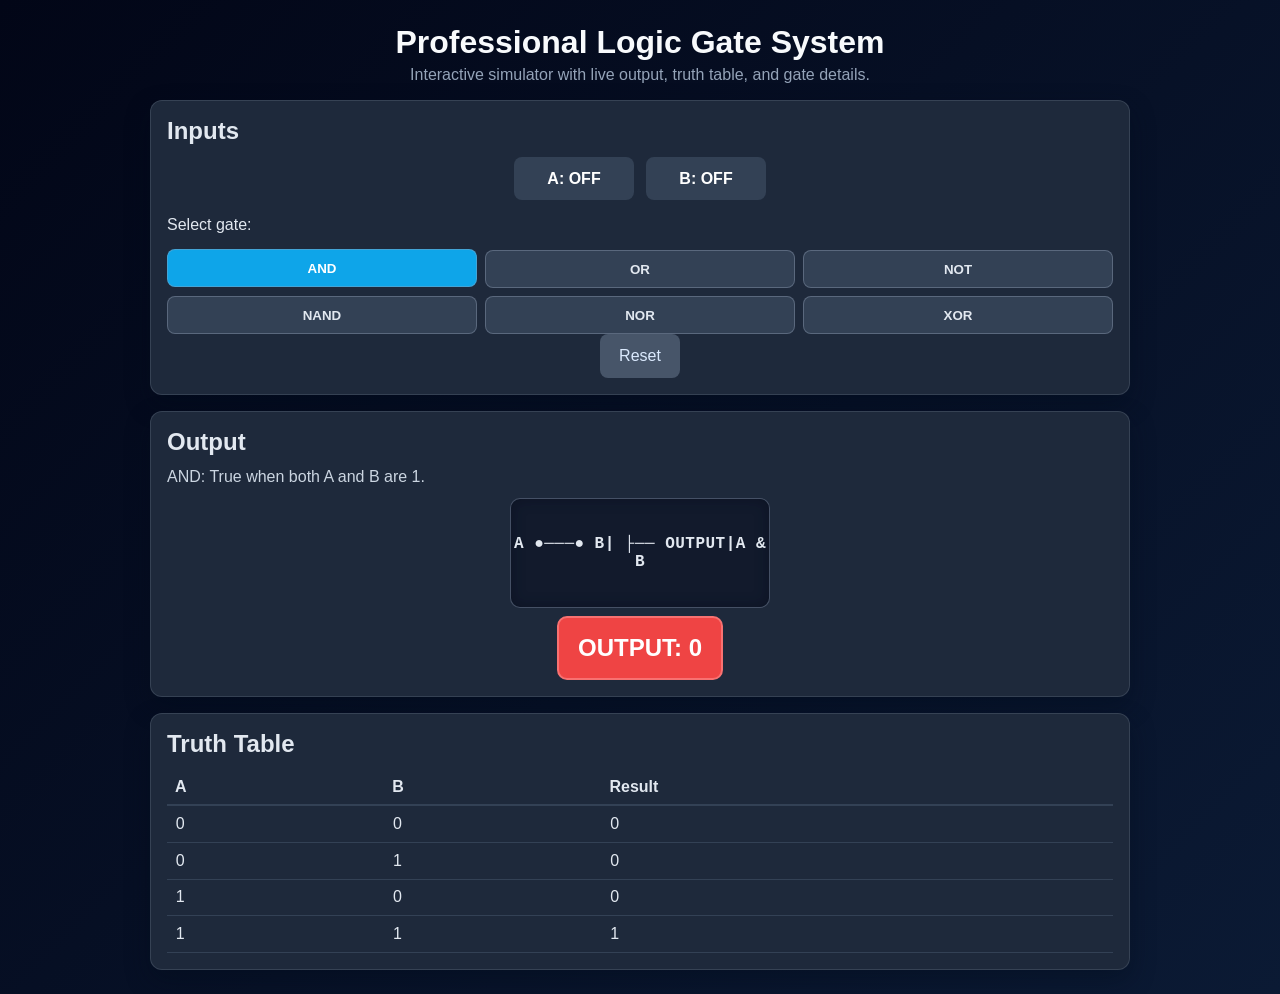
==== index.html @ 9e25de18 "Add files via upload" ====
<!DOCTYPE html>
<html lang="en">
    <head>
        <meta charset="UTF-8">
        <meta name="viewport" content="width=device-width, initial-scale=1">
        <title>Professional Logic Gate System</title>
        <link rel="stylesheet" href="style.css">
    </head>
    <body>
        <main class="app-shell">
            <header class="app-header">
                <h1>Professional Logic Gate System</h1>
                <p>Interactive simulator with live output, truth table, and gate
                    details.</p>
            </header>

            <section class="card controls-card">
                <h2>Inputs</h2>
                <div class="inputs" aria-label="Input toggles">
                    <button type="button" id="btnA" class="input-btn"
                        aria-pressed="false">A: OFF</button>
                    <button type="button" id="btnB" class="input-btn"
                        aria-pressed="false">B: OFF</button>
                </div>

                <div class="gate-selector">
                    <p>Select gate:</p>
                    <div id="gateButtons" class="gate-buttons"
                        aria-label="Gate options">
                        <button type="button" class="gate-btn"
                            data-gate="AND">AND</button>
                        <button type="button" class="gate-btn"
                            data-gate="OR">OR</button>
                        <button type="button" class="gate-btn"
                            data-gate="NOT">NOT</button>
                        <button type="button" class="gate-btn"
                            data-gate="NAND">NAND</button>
                        <button type="button" class="gate-btn"
                            data-gate="NOR">NOR</button>
                        <button type="button" class="gate-btn"
                            data-gate="XOR">XOR</button>
                    </div>
                </div>

                <div class="actions">
                    <button type="button" id="resetBtn"
                        class="secondary">Reset</button>
                </div>
            </section>

            <section class="card output-card">
                <h2>Output</h2>
                <p id="gateInfo" class="gate-info">Choose a gate and set inputs
                    to view evaluation.</p>
                <div class="gate-figure" id="gateDiagram" aria-live="polite"
                    aria-atomic="true"></div>
                <div class="output" id="output" role="status"
                    aria-live="polite">OUTPUT: 0</div>
            </section>

            <section class="card table-card">
                <h2>Truth Table</h2>
                <table id="truthTable"
                    aria-label="Truth table for selected gate">
                    <thead>
                        <tr><th>A</th><th>B</th><th>Result</th></tr>
                    </thead>
                    <tbody></tbody>
                </table>
            </section>

        </main>

        <script src="script.js"></script>
    </body>
</html>
---- style.css ----
* {
    box-sizing: border-box;
}

:root {
    --bg: #0f172a;
    --card: #1e293b;
    --text: #e2e8f0;
    --muted: #94a3b8;
    --primary: #22c55e;
    --warn: #ef4444;
    --accent: #38bdf8;
    --neutral: #334155;
}

body {
    margin: 0;
    font-family: 'Segoe UI', Tahoma, Geneva, Verdana, sans-serif;
    color: var(--text);
    background: linear-gradient(135deg, #020617 0%, #0b1a34 100%);
    min-height: 100vh;
}

.app-shell {
    width: min(980px, 90vw);
    margin: 1.5rem auto;
    display: grid;
    gap: 1rem;
}

.app-header {
    text-align: center;
}

.app-header h1 {
    margin: 0 0 .3rem;
    color: #f8fafc;
}

.app-header p {
    color: var(--muted);
    margin: 0;
}

.card {
    background: var(--card);
    border: 1px solid rgba(148, 163, 184, .2);
    border-radius: 12px;
    padding: 1rem;
    box-shadow: 0 10px 25px rgba(3, 12, 27, .4);
}

.card h2 {
    margin: 0 0 0.75rem;
    color: #e2e8f0;
}

.inputs {
    display: flex;
    justify-content: center;
    gap: 0.75rem;
    flex-wrap: wrap;
}

.input-btn,
.secondary,
#gateSelect {
    border: none;
    border-radius: 8px;
    padding: 0.8rem 1.2rem;
    font-size: 1rem;
    cursor: pointer;
}

.input-btn {
    min-width: 120px;
    font-weight: 700;
    color: #fff;
    background: #334155;
    transition: all .2s ease;
}

.input-btn[aria-pressed="true"] {
    background: var(--primary);
    color: #020617;
}

.input-btn:hover,
.secondary:hover,
#gateSelect:hover {
    transform: translateY(-1px);
    filter: brightness(1.1);
}

#gateSelect {
    width: 100%;
    max-width: 225px;
    background: #1e293b;
    color: #e2e8f0;
    margin-bottom: .7rem;
}

.actions {
    display: flex;
    justify-content: center;
}

.gate-buttons {
    display: grid;
    grid-template-columns: repeat(3, minmax(80px, 1fr));
    gap: 0.5rem;
    margin-top: 0.6rem;
}

.gate-btn {
    border: 1px solid rgba(148, 163, 184, .4);
    border-radius: 8px;
    padding: 0.65rem 0.8rem;
    background: #334155;
    color: #e2e8f0;
    font-weight: 700;
    cursor: pointer;
    transition: background .2s ease, transform .2s ease;
}

.gate-btn.active,
.gate-btn:hover {
    background: #0ea5e9;
    color: #fff;
    transform: translateY(-1px);
}

.gate-figure {
    margin: 0.8rem auto 0.5rem;
    width: min(260px, 90%);
    height: 110px;
    display: flex;
    justify-content: center;
    align-items: center;
    text-transform: uppercase;
    letter-spacing: 0.03rem;
    font-family: 'Courier New', Courier, monospace;
    font-weight: 700;
    color: #e2e8f0;
    text-align: center;
    white-space: pre-line;
    background: rgba(15, 23, 42, 0.8);
    border: 1px solid rgba(148, 163, 184, 0.4);
    border-radius: 10px;
    box-shadow: inset 0 0 14px rgba(2, 6, 18, 0.35);
}

.secondary {
    background: #475569;
    color: #dbeafe;
}

.output {
    font-size: 1.5rem;
    font-weight: 700;
    padding: 1rem 1.2rem;
    border-radius: 10px;
    width: fit-content;
    margin: 0 auto;
    border: 2px solid transparent;
}

.output.active {
    color: #fff;
}

.output.ok {
    background: var(--primary);
    border-color: #84cc16;
}

.output.fail {
    background: var(--warn);
    border-color: #f87171;
}

.gate-info {
    color: #cbd5e1;
    margin: 0 0 0.75rem;
}

table {
    width: 100%;
    border-collapse: collapse;
    color: #e2e8f0;
}

thead th {
    text-align: left;
    border-bottom: 2px solid #334155;
    padding: 0.5rem;
}

tbody td {
    padding: 0.55rem;
    border-bottom: 1px solid #334155;
}

.history-list {
    list-style: none;
    padding-left: 0;
    margin: 0;
    max-height: 180px;
    overflow-y: auto;
}

.history-list li {
    margin-bottom: 0.35rem;
    padding: 0.55rem;
    border-radius: 8px;
    background: #0f172a;
    border: 1px solid #334155;
    font-size: 0.94rem;
}

@media (max-width: 600px) {
    .app-shell {
        width: calc(100vw - 1rem);
    }

    .inputs {
        flex-direction: column;
        align-items: center;
    }

    .input-btn,
    .secondary,
    #gateSelect {
        width: 100%;
        max-width: 350px;
    }
}
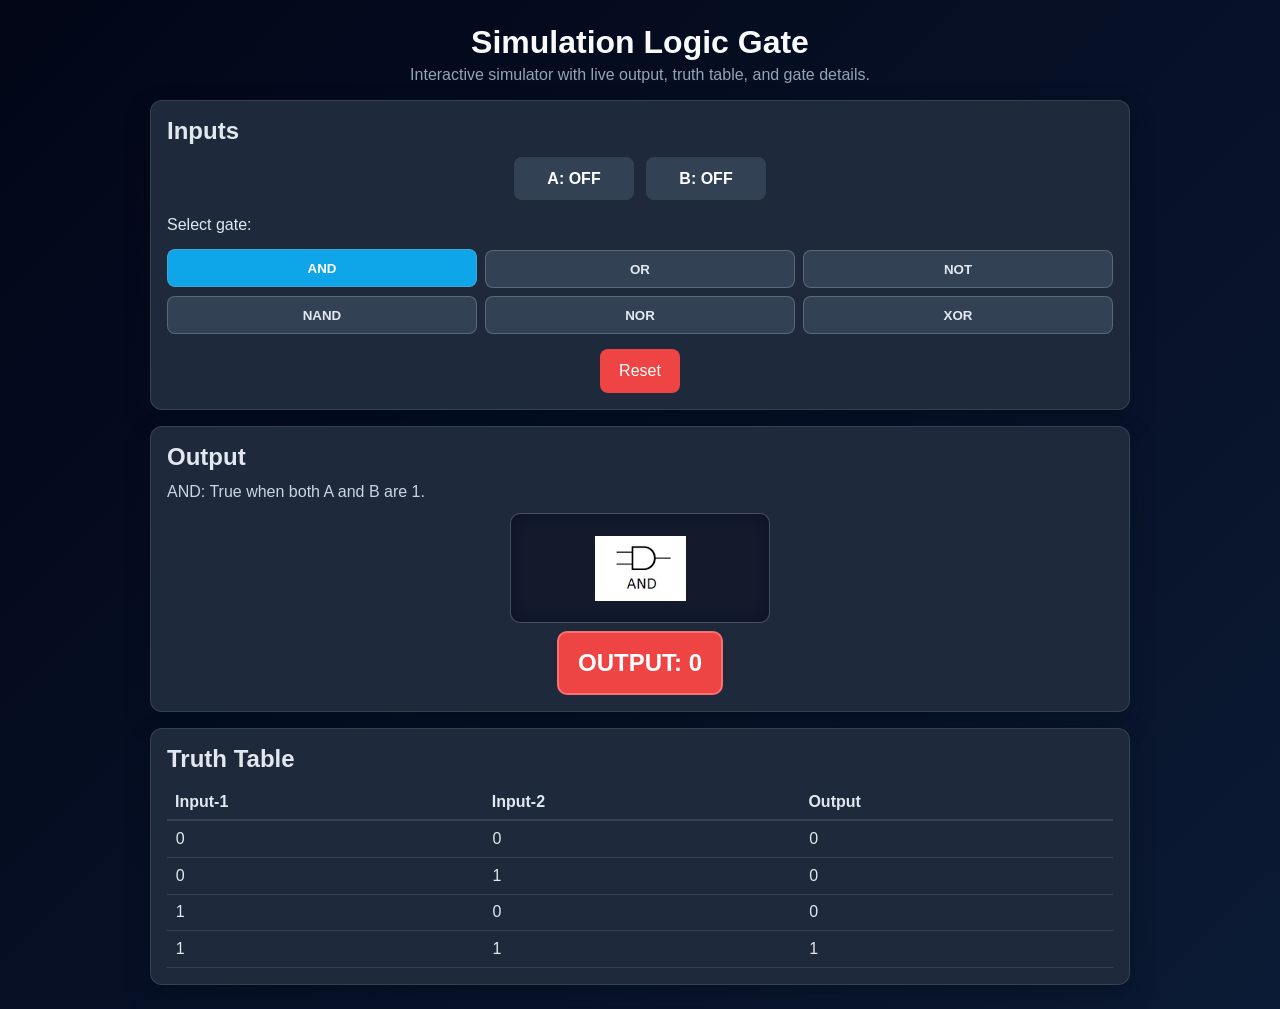
==== commit 5a64b79f: "update updated" ====
--- a/index.html
+++ b/index.html
@@ -9,7 +9,7 @@
     <body>
         <main class="app-shell">
             <header class="app-header">
-                <h1>Professional Logic Gate System</h1>
+                <h1>Simulation Logic Gate </h1>
                 <p>Interactive simulator with live output, truth table, and gate
                     details.</p>
             </header>
@@ -17,16 +17,15 @@
             <section class="card controls-card">
                 <h2>Inputs</h2>
                 <div class="inputs" aria-label="Input toggles">
-                    <button type="button" id="btnA" class="input-btn"
-                        aria-pressed="false">A: OFF</button>
-                    <button type="button" id="btnB" class="input-btn"
-                        aria-pressed="false">B: OFF</button>
+                    <button type="button" id="btnA" class="input-btn">Input-1:
+                        OFF</button>
+                    <button type="button" id="btnB" class="input-btn">Input-2:
+                        OFF</button>
                 </div>
 
                 <div class="gate-selector">
                     <p>Select gate:</p>
-                    <div id="gateButtons" class="gate-buttons"
-                        aria-label="Gate options">
+                    <div id="gateButtons" class="gate-buttons">
                         <button type="button" class="gate-btn"
                             data-gate="AND">AND</button>
                         <button type="button" class="gate-btn"
@@ -52,18 +51,18 @@
                 <h2>Output</h2>
                 <p id="gateInfo" class="gate-info">Choose a gate and set inputs
                     to view evaluation.</p>
-                <div class="gate-figure" id="gateDiagram" aria-live="polite"
-                    aria-atomic="true"></div>
-                <div class="output" id="output" role="status"
-                    aria-live="polite">OUTPUT: 0</div>
+                <div class="gate-figure" id="gateDiagram">
+                    <img id="gateDiagramImg" src alt="Gate diagram"
+                        class="gate-diagram-img">
+                </div>
+                <div class="output" id="output">OUTPUT: 0</div>
             </section>
 
             <section class="card table-card">
                 <h2>Truth Table</h2>
-                <table id="truthTable"
-                    aria-label="Truth table for selected gate">
+                <table id="truthTable" class="truth-table">
                     <thead>
-                        <tr><th>A</th><th>B</th><th>Result</th></tr>
+                        <tr><th>Input-1</th><th>Input-2</th><th>Output</th></tr>
                     </thead>
                     <tbody></tbody>
                 </table>
--- a/style.css
+++ b/style.css
@@ -121,6 +121,12 @@
     font-weight: 700;
     cursor: pointer;
     transition: background .2s ease, transform .2s ease;
+}
+
+#resetBtn {
+    margin-top: 15px;
+    background: var(--warn);
+    color: #fff;
 }
 
 .gate-btn.active,
@@ -150,6 +156,12 @@
     box-shadow: inset 0 0 14px rgba(2, 6, 18, 0.35);
 }
 
+.gate-diagram-img {
+    max-width: 100%;
+    max-height: 100%;
+    object-fit: contain;
+}
+
 .secondary {
     background: #475569;
     color: #dbeafe;
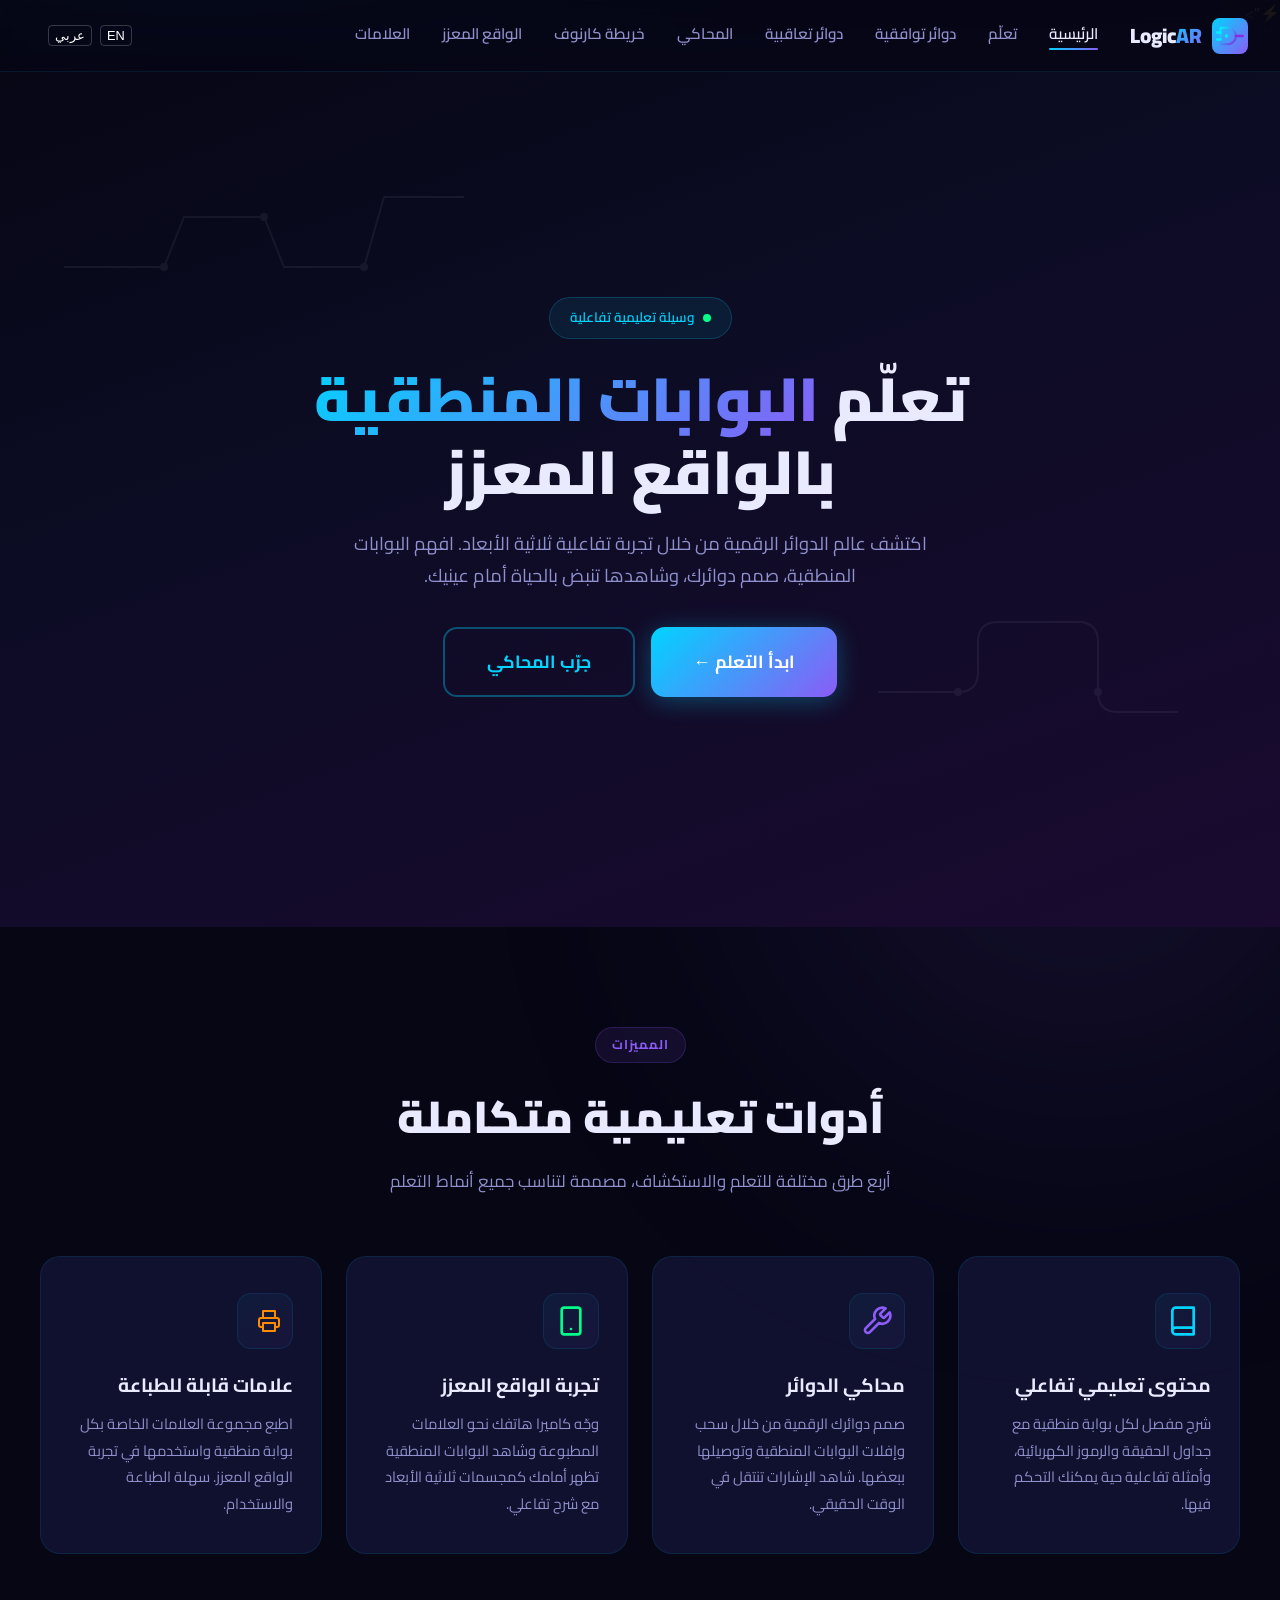
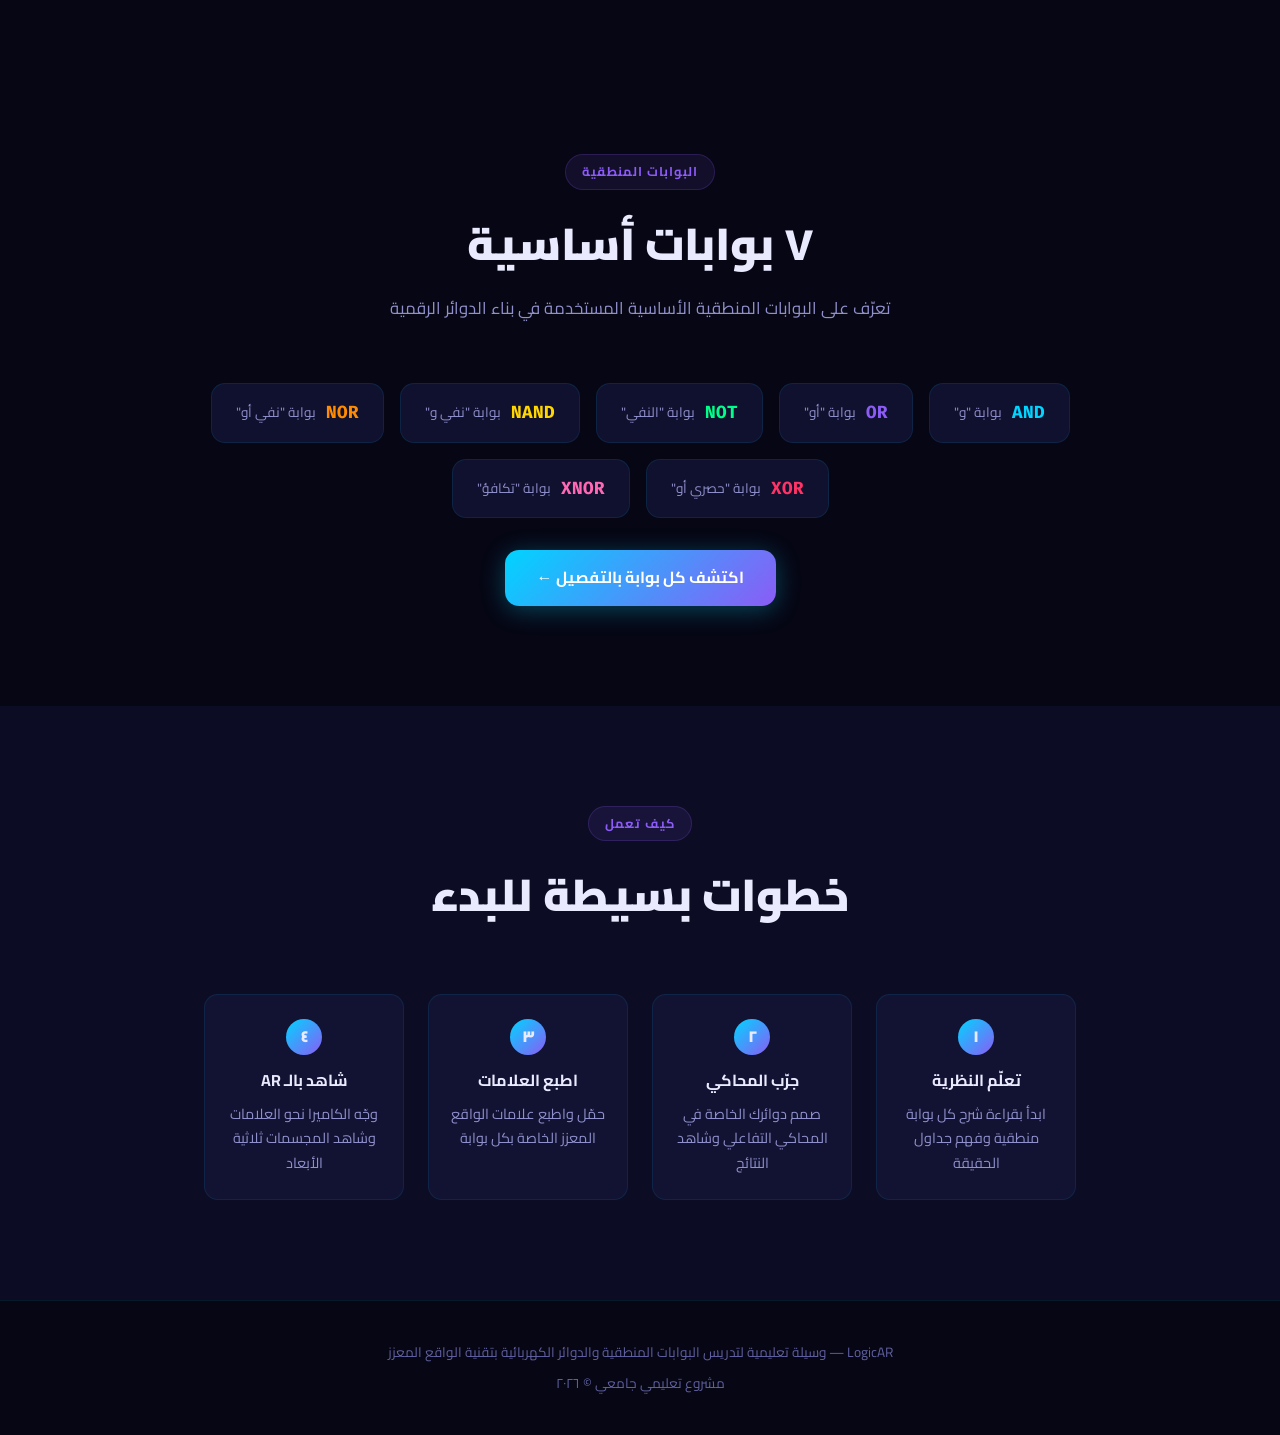
==== commit 5acb3178: "all done" ====
--- a/index.html
+++ b/index.html
@@ -1,75 +1,232 @@
-<!DOCTYPE html>
-<html lang="en">
-    <head>
-        <meta charset="UTF-8">
-        <meta name="viewport" content="width=device-width, initial-scale=1">
-        <title>Professional Logic Gate System</title>
-        <link rel="stylesheet" href="style.css">
-    </head>
-    <body>
-        <main class="app-shell">
-            <header class="app-header">
-                <h1>Simulation Logic Gate </h1>
-                <p>Interactive simulator with live output, truth table, and gate
-                    details.</p>
-            </header>
-
-            <section class="card controls-card">
-                <h2>Inputs</h2>
-                <div class="inputs" aria-label="Input toggles">
-                    <button type="button" id="btnA" class="input-btn">Input-1:
-                        OFF</button>
-                    <button type="button" id="btnB" class="input-btn">Input-2:
-                        OFF</button>
-                </div>
-
-                <div class="gate-selector">
-                    <p>Select gate:</p>
-                    <div id="gateButtons" class="gate-buttons">
-                        <button type="button" class="gate-btn"
-                            data-gate="AND">AND</button>
-                        <button type="button" class="gate-btn"
-                            data-gate="OR">OR</button>
-                        <button type="button" class="gate-btn"
-                            data-gate="NOT">NOT</button>
-                        <button type="button" class="gate-btn"
-                            data-gate="NAND">NAND</button>
-                        <button type="button" class="gate-btn"
-                            data-gate="NOR">NOR</button>
-                        <button type="button" class="gate-btn"
-                            data-gate="XOR">XOR</button>
-                    </div>
-                </div>
-
-                <div class="actions">
-                    <button type="button" id="resetBtn"
-                        class="secondary">Reset</button>
-                </div>
-            </section>
-
-            <section class="card output-card">
-                <h2>Output</h2>
-                <p id="gateInfo" class="gate-info">Choose a gate and set inputs
-                    to view evaluation.</p>
-                <div class="gate-figure" id="gateDiagram">
-                    <img id="gateDiagramImg" src alt="Gate diagram"
-                        class="gate-diagram-img">
-                </div>
-                <div class="output" id="output">OUTPUT: 0</div>
-            </section>
-
-            <section class="card table-card">
-                <h2>Truth Table</h2>
-                <table id="truthTable" class="truth-table">
-                    <thead>
-                        <tr><th>Input-1</th><th>Input-2</th><th>Output</th></tr>
-                    </thead>
-                    <tbody></tbody>
-                </table>
-            </section>
-
-        </main>
-
-        <script src="script.js"></script>
-    </body>
-</html>+<!DOCTYPE html>
+<html lang="ar" dir="rtl">
+<head>
+  <meta charset="UTF-8">
+  <meta name="viewport" content="width=device-width, initial-scale=1.0">
+  <title data-i18n="site_title">LogicAR — تعلم البوابات المنطقية بالواقع المعزز</title>
+  <meta name="description" content="وسيلة تعليمية تفاعلية لتعليم البوابات المنطقية والدوائر الكهربائية من خلال تقنية الواقع المعزز AR">
+  <link rel="stylesheet" href="css/style.css">
+  <link rel="icon" href="data:image/svg+xml,<svg xmlns='http://www.w3.org/2000/svg' viewBox='0 0 24 24' fill='none' stroke='currentColor' stroke-width='2' stroke-linecap='round' stroke-linejoin='round'><path d='M4 5h6a7 7 0 0 1 7 7v0a7 7 0 0 1-7 7H4V5z' stroke='%2300f0ff'></path><path d='M1 9h3' stroke='%2300f0ff'></path><path d='M1 15h3' stroke='%2300f0ff'></path><path d='M17 12h6' stroke='%238a2be2'></path><circle cx='9' cy='12' r='1.5' fill='%2300f0ff' stroke='none'></circle></svg>"><text y='.9em' font-size='90'>⚡</text></svg>">
+</head>
+<body>
+  <!-- Background Effects -->
+  <div class="bg-grid"></div>
+  <div class="bg-glow bg-glow--cyan"></div>
+  <div class="bg-glow bg-glow--purple"></div>
+
+  <!-- Navbar -->
+  <nav class="navbar" id="navbar">
+    <div class="navbar__logo">
+      <div class="navbar__logo-icon" style="display:flex;align-items:center;"><svg width="28" height="28" viewBox="0 0 24 24" fill="none" stroke="currentColor" stroke-width="2" stroke-linecap="round" stroke-linejoin="round"><defs><linearGradient id="logoGrad" x1="0%" y1="0%" x2="100%" y2="100%"><stop offset="0%" stop-color="#00f0ff" /><stop offset="100%" stop-color="#8a2be2" /></linearGradient></defs><path d="M4 5h6a7 7 0 0 1 7 7v0a7 7 0 0 1-7 7H4V5z" stroke="url(#logoGrad)"></path><path d="M1 9h3" stroke="#00f0ff"></path><path d="M1 15h3" stroke="#00f0ff"></path><path d="M17 12h6" stroke="#8a2be2"></path><circle cx="9" cy="12" r="1.5" fill="#00f0ff" stroke="none"></circle></svg></div>
+      <span>Logic<span class="text-gradient">AR</span></span>
+    </div>
+   
+    <div class="navbar__links" id="navLinks">
+      <a href="index.html" class="active" data-i18n="nav_home">الرئيسية</a>
+      <a href="learn.html" data-i18n="nav_learn">تعلّم</a>
+      <a href="combinational.html" data-i18n="nav_combinational">دوائر توافقية</a>
+      <a href="sequential.html" data-i18n="nav_sequential">دوائر تعاقبية</a>
+      <a href="simulator.html" data-i18n="nav_simulator">المحاكي</a>
+      <a href="kmap.html" data-i18n="nav_kmap">خريطة كارنوف</a>
+      <a href="ar.html" data-i18n="nav_ar">الواقع المعزز</a>
+      <a href="markers.html" data-i18n="nav_markers">العلامات</a>
+    </div>
+     <div class="navbar__lang" style="display: flex; gap: 8px; margin-inline-start: auto; margin-inline-end: 16px;">
+      <button class="lang-btn" data-lang="en" style="background:none; border:1px solid rgba(255,255,255,0.2); color:#fff; border-radius:4px; padding:2px 6px; cursor:pointer; font-size:0.8rem;">EN</button>
+      <button class="lang-btn" data-lang="ar" style="background:none; border:1px solid rgba(255,255,255,0.2); color:#fff; border-radius:4px; padding:2px 6px; cursor:pointer; font-size:0.8rem;">عربي</button>
+    </div>
+    <button class="navbar__toggle" id="navToggle" aria-label="القائمة">☰</button>
+  </nav>
+
+  <!-- Hero Section -->
+  <section class="hero" id="hero">
+    <div class="hero__content">
+      <div class="hero__badge">
+        <span class="pulse"></span>
+        <span data-i18n="hero_badge">وسيلة تعليمية تفاعلية</span>
+      </div>
+      <h1 class="hero__title" data-i18n="hero_title">
+        تعلّم <span>البوابات المنطقية</span>
+        <br>بالواقع المعزز
+      </h1>
+      <p class="hero__subtitle" data-i18n="hero_subtitle">
+        اكتشف عالم الدوائر الرقمية من خلال تجربة تفاعلية ثلاثية الأبعاد.
+        افهم البوابات المنطقية، صمم دوائرك، وشاهدها تنبض بالحياة أمام عينيك.
+      </p>
+      <div class="hero__actions">
+        <a href="learn.html" class="btn btn--primary btn--lg" data-i18n="btn_start_learning">
+          ابدأ التعلم &larr;
+        </a>
+        <a href="simulator.html" class="btn btn--outline btn--lg" data-i18n="btn_try_simulator">
+          جرّب المحاكي
+        </a>
+      </div>
+    </div>
+
+    <!-- Decorative Circuit Lines -->
+    <div class="hero__circuit">
+      <svg width="400" height="300" viewBox="0 0 400 300" style="top: 10%; left: 5%;">
+        <path d="M0 150 H100 L120 100 H200 L220 150 H300 L320 80 H400" stroke="currentColor" stroke-width="2" fill="none"/>
+        <circle cx="100" cy="150" r="4" fill="currentColor"/>
+        <circle cx="200" cy="100" r="4" fill="currentColor"/>
+        <circle cx="300" cy="150" r="4" fill="currentColor"/>
+      </svg>
+      <svg width="300" height="200" viewBox="0 0 300 200" style="bottom: 15%; right: 8%;">
+        <path d="M0 100 H80 Q100 100 100 80 V50 Q100 30 120 30 H200 Q220 30 220 50 V100 Q220 120 240 120 H300" stroke="currentColor" stroke-width="2" fill="none"/>
+        <circle cx="80" cy="100" r="4" fill="currentColor"/>
+        <circle cx="220" cy="100" r="4" fill="currentColor"/>
+      </svg>
+    </div>
+  </section>
+
+  <!-- Features Section -->
+  <section class="section" id="features">
+    <div class="section__header reveal">
+      <span class="section__tag" data-i18n="features_tag">المميزات</span>
+      <h2 class="section__title" data-i18n="features_title">أدوات تعليمية متكاملة</h2>
+      <p class="section__desc" data-i18n="features_desc">
+        أربع طرق مختلفة للتعلم والاستكشاف، مصممة لتناسب جميع أنماط التعلم
+      </p>
+    </div>
+    <div class="features-grid">
+      <a href="learn.html" class="feature-card reveal" style="text-decoration:none; color:inherit;">
+        <div class="feature-card__icon feature-card__icon--cyan"><svg width="32" height="32" viewBox="0 0 24 24" fill="none" stroke="currentColor" stroke-width="2" stroke-linecap="round" stroke-linejoin="round" style="color: inherit;"><path d="M4 19.5v-15A2.5 2.5 0 0 1 6.5 2H20v20H6.5a2.5 2.5 0 0 1 0-5H20"></path></svg></div>
+        <h3 class="feature-card__title" data-i18n="feat1_title">محتوى تعليمي تفاعلي</h3>
+        <p class="feature-card__desc" data-i18n="feat1_desc">
+          شرح مفصل لكل بوابة منطقية مع جداول الحقيقة والرموز الكهربائية، وأمثلة تفاعلية حية يمكنك التحكم فيها.
+        </p>
+      </a>
+      <a href="simulator.html" class="feature-card reveal" style="text-decoration:none; color:inherit;">
+        <div class="feature-card__icon feature-card__icon--purple"><svg width="32" height="32" viewBox="0 0 24 24" fill="none" stroke="currentColor" stroke-width="2" stroke-linecap="round" stroke-linejoin="round" style="color: inherit;"><path d="M14.7 6.3a1 1 0 0 0 0 1.4l1.6 1.6a1 1 0 0 0 1.4 0l3.77-3.77a6 6 0 0 1-7.94 7.94l-6.91 6.91a2.12 2.12 0 0 1-3-3l6.91-6.91a6 6 0 0 1 7.94-7.94l-3.76 3.76z"></path></svg></div>
+        <h3 class="feature-card__title" data-i18n="feat2_title">محاكي الدوائر</h3>
+        <p class="feature-card__desc" data-i18n="feat2_desc">
+          صمم دوائرك الرقمية من خلال سحب وإفلات البوابات المنطقية وتوصيلها ببعضها. شاهد الإشارات تنتقل في الوقت الحقيقي.
+        </p>
+      </a>
+      <a href="ar.html" class="feature-card reveal" style="text-decoration:none; color:inherit;">
+        <div class="feature-card__icon feature-card__icon--green"><svg width="32" height="32" viewBox="0 0 24 24" fill="none" stroke="currentColor" stroke-width="2" stroke-linecap="round" stroke-linejoin="round" style="color: inherit;"><rect x="5" y="2" width="14" height="20" rx="2" ry="2"></rect><line x1="12" y1="18" x2="12.01" y2="18"></line></svg></div>
+        <h3 class="feature-card__title" data-i18n="feat3_title">تجربة الواقع المعزز</h3>
+        <p class="feature-card__desc" data-i18n="feat3_desc">
+          وجّه كاميرا هاتفك نحو العلامات المطبوعة وشاهد البوابات المنطقية تظهر أمامك كمجسمات ثلاثية الأبعاد مع شرح تفاعلي.
+        </p>
+      </a>
+      <a href="markers.html" class="feature-card reveal" style="text-decoration:none; color:inherit;">
+        <div class="feature-card__icon feature-card__icon--orange"><svg width="24" height="24" viewBox="0 0 24 24" fill="none" stroke="currentColor" stroke-width="2" stroke-linecap="round" stroke-linejoin="round" style="color: inherit; vertical-align: middle; margin-left: 8px;"><polyline points="6 9 6 2 18 2 18 9"></polyline><path d="M6 18H4a2 2 0 0 1-2-2v-5a2 2 0 0 1 2-2h16a2 2 0 0 1 2 2v5a2 2 0 0 1-2 2h-2"></path><rect x="6" y="14" width="12" height="8"></rect></svg></div>
+        <h3 class="feature-card__title" data-i18n="feat4_title">علامات قابلة للطباعة</h3>
+        <p class="feature-card__desc" data-i18n="feat4_desc">
+          اطبع مجموعة العلامات الخاصة بكل بوابة منطقية واستخدمها في تجربة الواقع المعزز. سهلة الطباعة والاستخدام.
+        </p>
+      </a>
+    </div>
+  </section>
+
+  <!-- Gates Preview Section -->
+  <section class="section" id="gates-preview">
+    <div class="section__header reveal">
+      <span class="section__tag" data-i18n="gates_tag">البوابات المنطقية</span>
+      <h2 class="section__title" data-i18n="gates_title">٧ بوابات أساسية</h2>
+      <p class="section__desc" data-i18n="gates_desc">تعرّف على البوابات المنطقية الأساسية المستخدمة في بناء الدوائر الرقمية</p>
+    </div>
+    <div class="gates-preview-list reveal">
+      <div style="display:flex; flex-wrap:wrap; gap:16px; justify-content:center; max-width:900px; margin:0 auto;">
+        <div class="gate-preview-chip" style="display:flex; align-items:center; gap:10px; padding:14px 24px; background:var(--bg-card); border:var(--border-subtle); border-radius:var(--radius-md); transition:var(--transition-fast);">
+          <span style="font-family:var(--font-mono); font-weight:700; color:var(--accent-cyan); font-size:1.1rem;">AND</span>
+          <span style="color:var(--text-secondary); font-size:0.85rem;" data-i18n="gate_and">بوابة "و"</span>
+        </div>
+        <div class="gate-preview-chip" style="display:flex; align-items:center; gap:10px; padding:14px 24px; background:var(--bg-card); border:var(--border-subtle); border-radius:var(--radius-md);">
+          <span style="font-family:var(--font-mono); font-weight:700; color:var(--accent-purple); font-size:1.1rem;">OR</span>
+          <span style="color:var(--text-secondary); font-size:0.85rem;" data-i18n="gate_or">بوابة "أو"</span>
+        </div>
+        <div class="gate-preview-chip" style="display:flex; align-items:center; gap:10px; padding:14px 24px; background:var(--bg-card); border:var(--border-subtle); border-radius:var(--radius-md);">
+          <span style="font-family:var(--font-mono); font-weight:700; color:var(--accent-green); font-size:1.1rem;">NOT</span>
+          <span style="color:var(--text-secondary); font-size:0.85rem;" data-i18n="gate_not">بوابة "النفي"</span>
+        </div>
+        <div class="gate-preview-chip" style="display:flex; align-items:center; gap:10px; padding:14px 24px; background:var(--bg-card); border:var(--border-subtle); border-radius:var(--radius-md);">
+          <span style="font-family:var(--font-mono); font-weight:700; color:var(--accent-yellow); font-size:1.1rem;">NAND</span>
+          <span style="color:var(--text-secondary); font-size:0.85rem;" data-i18n="gate_nand">بوابة "نفي و"</span>
+        </div>
+        <div class="gate-preview-chip" style="display:flex; align-items:center; gap:10px; padding:14px 24px; background:var(--bg-card); border:var(--border-subtle); border-radius:var(--radius-md);">
+          <span style="font-family:var(--font-mono); font-weight:700; color:var(--accent-orange); font-size:1.1rem;">NOR</span>
+          <span style="color:var(--text-secondary); font-size:0.85rem;" data-i18n="gate_nor">بوابة "نفي أو"</span>
+        </div>
+        <div class="gate-preview-chip" style="display:flex; align-items:center; gap:10px; padding:14px 24px; background:var(--bg-card); border:var(--border-subtle); border-radius:var(--radius-md);">
+          <span style="font-family:var(--font-mono); font-weight:700; color:var(--accent-red); font-size:1.1rem;">XOR</span>
+          <span style="color:var(--text-secondary); font-size:0.85rem;" data-i18n="gate_xor">بوابة "حصري أو"</span>
+        </div>
+        <div class="gate-preview-chip" style="display:flex; align-items:center; gap:10px; padding:14px 24px; background:var(--bg-card); border:var(--border-subtle); border-radius:var(--radius-md);">
+          <span style="font-family:var(--font-mono); font-weight:700; color:#ff69b4; font-size:1.1rem;">XNOR</span>
+          <span style="color:var(--text-secondary); font-size:0.85rem;" data-i18n="gate_xnor">بوابة "تكافؤ"</span>
+        </div>
+      </div>
+    </div>
+    <div class="text-center mt-4 reveal">
+      <a href="learn.html" class="btn btn--primary" data-i18n="btn_discover_gates">اكتشف كل بوابة بالتفصيل &larr;</a>
+    </div>
+  </section>
+
+  <!-- How it Works Section -->
+  <section class="section" id="how-it-works" style="background: var(--bg-secondary);">
+    <div class="section__header reveal">
+      <span class="section__tag" data-i18n="steps_tag">كيف تعمل</span>
+      <h2 class="section__title" data-i18n="steps_title">خطوات بسيطة للبدء</h2>
+    </div>
+    <div class="ar-steps reveal" style="max-width:900px; margin:0 auto;">
+      <div class="ar-step">
+        <div class="ar-step__num">١</div>
+        <h4 style="margin-bottom:8px;" data-i18n="step1_title">تعلّم النظرية</h4>
+        <p class="ar-step__text" data-i18n="step1_desc">ابدأ بقراءة شرح كل بوابة منطقية وفهم جداول الحقيقة</p>
+      </div>
+      <div class="ar-step">
+        <div class="ar-step__num">٢</div>
+        <h4 style="margin-bottom:8px;" data-i18n="step2_title">جرّب المحاكي</h4>
+        <p class="ar-step__text" data-i18n="step2_desc">صمم دوائرك الخاصة في المحاكي التفاعلي وشاهد النتائج</p>
+      </div>
+      <div class="ar-step">
+        <div class="ar-step__num">٣</div>
+        <h4 style="margin-bottom:8px;" data-i18n="step3_title">اطبع العلامات</h4>
+        <p class="ar-step__text" data-i18n="step3_desc">حمّل واطبع علامات الواقع المعزز الخاصة بكل بوابة</p>
+      </div>
+      <div class="ar-step">
+        <div class="ar-step__num">٤</div>
+        <h4 style="margin-bottom:8px;" data-i18n="step4_title">شاهد بالـ AR</h4>
+        <p class="ar-step__text" data-i18n="step4_desc">وجّه الكاميرا نحو العلامات وشاهد المجسمات ثلاثية الأبعاد</p>
+      </div>
+    </div>
+  </section>
+
+  <!-- Footer -->
+  <footer class="footer">
+    <p data-i18n="footer_desc">LogicAR — وسيلة تعليمية لتدريس البوابات المنطقية والدوائر الكهربائية بتقنية الواقع المعزز</p>
+    <p class="mt-1" style="color:var(--text-muted);" data-i18n="footer_copy">مشروع تعليمي جامعي © ٢٠٢٦</p>
+  </footer>
+
+  <script>
+    // Mobile nav toggle
+    const navToggle = document.getElementById('navToggle');
+    const navLinks = document.getElementById('navLinks');
+    navToggle.addEventListener('click', () => navLinks.classList.toggle('open'));
+
+    // Scroll reveal
+    const revealElements = document.querySelectorAll('.reveal');
+    const revealObserver = new IntersectionObserver((entries) => {
+      entries.forEach(entry => {
+        if (entry.isIntersecting) {
+          entry.target.classList.add('visible');
+        }
+      });
+    }, { threshold: 0.1 });
+    revealElements.forEach(el => revealObserver.observe(el));
+
+    // Navbar background on scroll
+    window.addEventListener('scroll', () => {
+      const navbar = document.getElementById('navbar');
+      if (window.scrollY > 50) {
+        navbar.style.background = 'rgba(6, 6, 20, 0.95)';
+      } else {
+        navbar.style.background = 'rgba(6, 6, 20, 0.85)';
+      }
+    });
+  </script>
+  <script src="js/i18n.js"></script>
+</body>
+</html>
--- a/css/style.css
+++ b/css/style.css
@@ -0,0 +1,1933 @@
+/* ========================================
+   SECTION: GLOBAL STYLES & RESET
+   ======================================== */
+
+@import url("https://fonts.googleapis.com/css2?family=Cairo:wght@400;600;700;900&family=Fira+Code:wght@400;500&display=swap");
+
+/* ===== Design Tokens ===== */
+:root {
+  --bg-primary: #060614;
+  --bg-secondary: #0c0c24;
+  --bg-surface: #141438;
+  --bg-card: rgba(20, 20, 56, 0.75);
+  --bg-card-hover: rgba(30, 30, 80, 0.85);
+  --text-primary: #eaeaff;
+  --text-secondary: #9090cc;
+  --text-muted: #6060a0;
+  --accent-cyan: #00d4ff;
+  --accent-purple: #8b5cf6;
+  --accent-green: #00ff88;
+  --accent-red: #ff3366;
+  --accent-yellow: #ffd600;
+  --accent-orange: #ff8c00;
+  --gradient-primary: linear-gradient(135deg, #00d4ff 0%, #8b5cf6 100%);
+  --gradient-hero: linear-gradient(
+    160deg,
+    #060614 0%,
+    #0c0c24 40%,
+    #1a0a30 100%
+  );
+  --gradient-card: linear-gradient(
+    145deg,
+    rgba(0, 212, 255, 0.06) 0%,
+    rgba(139, 92, 246, 0.06) 100%
+  );
+  --shadow-glow-sm: 0 0 15px rgba(0, 212, 255, 0.12);
+  --shadow-glow-md: 0 0 30px rgba(0, 212, 255, 0.18);
+  --shadow-glow-lg: 0 4px 60px rgba(0, 212, 255, 0.22);
+  --shadow-card: 0 8px 32px rgba(0, 0, 0, 0.4);
+  --border-subtle: 1px solid rgba(0, 212, 255, 0.1);
+  --border-glow: 1px solid rgba(0, 212, 255, 0.25);
+  --radius-sm: 8px;
+  --radius-md: 14px;
+  --radius-lg: 20px;
+  --radius-xl: 28px;
+  --transition-fast: all 0.2s cubic-bezier(0.4, 0, 0.2, 1);
+  --transition-med: all 0.35s cubic-bezier(0.4, 0, 0.2, 1);
+  --transition-slow: all 0.5s cubic-bezier(0.4, 0, 0.2, 1);
+  --font-mono: "Fira Code", monospace;
+}
+
+/* ===== Reset & Base ===== */
+*,
+*::before,
+*::after {
+  margin: 0;
+  padding: 0;
+  box-sizing: border-box;
+}
+
+html {
+  scroll-behavior: smooth;
+}
+
+body {
+  font-family: "Cairo", sans-serif;
+  background: var(--bg-primary);
+  color: var(--text-primary);
+  min-height: 100vh;
+  overflow-x: hidden;
+  line-height: 1.7;
+  -webkit-font-smoothing: antialiased;
+}
+
+a {
+  color: var(--accent-cyan);
+  text-decoration: none;
+  transition: var(--transition-fast);
+}
+
+a:hover {
+  color: #fff;
+}
+
+img {
+  max-width: 100%;
+  display: block;
+}
+
+ul {
+  list-style: none;
+}
+
+/* ========================================
+   SECTION: ANIMATED BACKGROUND
+   ======================================== */
+
+/* ===== Animated Background ===== */
+.bg-grid {
+  position: fixed;
+  inset: 0;
+  z-index: 0;
+  pointer-events: none;
+  background-image:
+    linear-gradient(rgba(0, 212, 255, 0.03) 1px, transparent 1px),
+    linear-gradient(90deg, rgba(0, 212, 255, 0.03) 1px, transparent 1px);
+  background-size: 60px 60px;
+}
+
+.bg-glow {
+  position: fixed;
+  width: 600px;
+  height: 600px;
+  border-radius: 50%;
+  filter: blur(150px);
+  opacity: 0.12;
+  pointer-events: none;
+  z-index: 0;
+}
+
+.bg-glow--cyan {
+  background: var(--accent-cyan);
+  top: -200px;
+  inset-inline-end: -100px;
+}
+
+.bg-glow--purple {
+  background: var(--accent-purple);
+  bottom: -200px;
+  inset-inline-start: -100px;
+}
+
+/* ========================================
+   SECTION: NAVIGATION BAR (ALL PAGES)
+   ======================================== */
+
+/* ===== Navbar ===== */
+.navbar {
+  position: fixed;
+  top: 0;
+  inset-inline-start: 0;
+  inset-inline-end: 0;
+  z-index: 1000;
+  padding: 0 2rem;
+  height: 72px;
+  display: flex;
+  align-items: center;
+  justify-content: flex-start;
+  gap: 2rem;
+  background: rgba(6, 6, 20, 0.85);
+  backdrop-filter: blur(20px) saturate(1.8);
+  -webkit-backdrop-filter: blur(20px) saturate(1.8);
+  border-bottom: var(--border-subtle);
+}
+
+.navbar__logo {
+  display: flex;
+  align-items: center;
+  gap: 10px;
+  font-weight: 900;
+  font-size: 1.3rem;
+}
+
+.navbar__logo-icon {
+  width: 36px;
+  height: 36px;
+  background: var(--gradient-primary);
+  border-radius: var(--radius-sm);
+  display: flex;
+  align-items: center;
+  justify-content: center;
+  font-size: 1.1rem;
+}
+
+.navbar__links {
+  display: flex;
+  align-items: center;
+  gap: 2rem;
+}
+
+.navbar__links a {
+  color: var(--text-secondary);
+  font-weight: 600;
+  font-size: 0.95rem;
+  position: relative;
+  padding-bottom: 4px;
+}
+
+.navbar__links a::after {
+  content: "";
+  position: absolute;
+  bottom: 0;
+  inset-inline-end: 0;
+  width: 0;
+  height: 2px;
+  background: var(--gradient-primary);
+  transition: var(--transition-fast);
+  border-radius: 2px;
+}
+
+.navbar__links a:hover::after,
+.navbar__links a.active::after {
+  width: 100%;
+}
+
+.navbar__links a:hover,
+.navbar__links a.active {
+  color: var(--text-primary);
+}
+
+/* Mobile menu */
+.navbar__toggle {
+  display: none;
+  background: none;
+  border: none;
+  color: var(--text-primary);
+  font-size: 1.5rem;
+  cursor: pointer;
+}
+
+@media (max-width: 768px) {
+  .navbar__toggle {
+    display: block;
+  }
+
+  .navbar__links {
+    position: fixed;
+    top: 72px;
+    inset-inline-end: -100%;
+    width: 280px;
+    height: calc(100vh - 72px);
+    background: rgba(6, 6, 20, 0.98);
+    backdrop-filter: blur(20px);
+    flex-direction: column;
+    padding: 2rem;
+    gap: 1.5rem;
+    transition: var(--transition-med);
+    border-inline-start: var(--border-subtle);
+  }
+
+  .navbar__links.open {
+    inset-inline-end: 0;
+  }
+}
+
+/* ========================================
+   SECTION: BUTTONS (ALL PAGES)
+   ======================================== */
+
+/* ===== Buttons ===== */
+.btn {
+  display: inline-flex;
+  align-items: center;
+  gap: 8px;
+  padding: 14px 32px;
+  border: none;
+  border-radius: var(--radius-md);
+  font-family: "Cairo", sans-serif;
+  font-weight: 700;
+  font-size: 1rem;
+  cursor: pointer;
+  transition: var(--transition-med);
+  position: relative;
+  overflow: hidden;
+}
+
+.btn::before {
+  content: "";
+  position: absolute;
+  inset: 0;
+  opacity: 0;
+  transition: var(--transition-fast);
+}
+
+.btn:hover::before {
+  opacity: 1;
+}
+
+.btn--primary {
+  background: var(--gradient-primary);
+  color: #fff;
+  box-shadow: 0 4px 25px rgba(0, 212, 255, 0.3);
+}
+
+.btn--primary:hover {
+  transform: translateY(-2px);
+  box-shadow: 0 8px 40px rgba(0, 212, 255, 0.45);
+}
+
+.btn--primary::before {
+  background: linear-gradient(135deg, rgba(255, 255, 255, 0.15), transparent);
+}
+
+.btn--outline {
+  background: transparent;
+  color: var(--accent-cyan);
+  border: 2px solid rgba(0, 212, 255, 0.35);
+}
+
+.btn--outline:hover {
+  background: rgba(0, 212, 255, 0.08);
+  border-color: var(--accent-cyan);
+  transform: translateY(-2px);
+}
+
+.btn--ghost {
+  background: rgba(255, 255, 255, 0.05);
+  color: var(--text-primary);
+  border: var(--border-subtle);
+}
+
+.btn--ghost:hover {
+  background: rgba(255, 255, 255, 0.1);
+}
+
+.btn--sm {
+  padding: 8px 18px;
+  font-size: 0.85rem;
+}
+
+.btn--lg {
+  padding: 18px 42px;
+  font-size: 1.1rem;
+}
+
+/* ========================================
+   SECTION: HOME PAGE
+   ======================================== */
+
+/* ===== Hero Section ===== */
+.hero {
+  min-height: 100vh;
+  display: flex;
+  align-items: center;
+  justify-content: center;
+  text-align: center;
+  padding: 120px 2rem 80px;
+  position: relative;
+  background: var(--gradient-hero);
+}
+
+.hero__content {
+  position: relative;
+  z-index: 1;
+  max-width: 800px;
+}
+
+.hero__badge {
+  display: inline-flex;
+  align-items: center;
+  gap: 8px;
+  padding: 8px 20px;
+  background: rgba(0, 212, 255, 0.08);
+  border: 1px solid rgba(0, 212, 255, 0.2);
+  border-radius: 50px;
+  color: var(--accent-cyan);
+  font-size: 0.85rem;
+  font-weight: 600;
+  margin-bottom: 24px;
+  animation: fadeInUp 0.6s ease;
+}
+
+.hero__badge .pulse {
+  width: 8px;
+  height: 8px;
+  background: var(--accent-green);
+  border-radius: 50%;
+  animation: pulse 2s infinite;
+}
+
+.hero__title {
+  font-size: clamp(2.2rem, 5vw, 3.8rem);
+  font-weight: 900;
+  line-height: 1.2;
+  margin-bottom: 20px;
+  animation: fadeInUp 0.6s 0.1s ease both;
+}
+
+.hero__title span {
+  background: var(--gradient-primary);
+  -webkit-background-clip: text;
+  -webkit-text-fill-color: transparent;
+  background-clip: text;
+}
+
+.hero__subtitle {
+  font-size: 1.15rem;
+  color: var(--text-secondary);
+  max-width: 600px;
+  margin: 0 auto 36px;
+  animation: fadeInUp 0.6s 0.2s ease both;
+}
+
+.hero__actions {
+  display: flex;
+  gap: 16px;
+  justify-content: center;
+  flex-wrap: wrap;
+  animation: fadeInUp 0.6s 0.3s ease both;
+}
+
+.hero__circuit {
+  position: absolute;
+  width: 100%;
+  height: 100%;
+  top: 0;
+  inset-inline-start: 0;
+  pointer-events: none;
+  overflow: hidden;
+}
+
+.hero__circuit svg {
+  position: absolute;
+  opacity: 0.06;
+}
+
+/* ===== General Section Components ===== */
+.section {
+  padding: 100px 2rem;
+  position: relative;
+  z-index: 1;
+}
+
+.section__header {
+  text-align: center;
+  margin-bottom: 60px;
+}
+
+.section__tag {
+  display: inline-block;
+  padding: 6px 16px;
+  background: rgba(139, 92, 246, 0.1);
+  border: 1px solid rgba(139, 92, 246, 0.2);
+  border-radius: 50px;
+  color: var(--accent-purple);
+  font-size: 0.8rem;
+  font-weight: 700;
+  letter-spacing: 1px;
+  margin-bottom: 16px;
+}
+
+.section__title {
+  font-size: clamp(1.8rem, 4vw, 2.8rem);
+  font-weight: 900;
+  margin-bottom: 12px;
+}
+
+.section__desc {
+  color: var(--text-secondary);
+  font-size: 1.05rem;
+  max-width: 560px;
+  margin: 0 auto;
+}
+
+/* ===== Home: Feature Cards ===== */
+.features-grid {
+  display: grid;
+  grid-template-columns: repeat(auto-fit, minmax(280px, 1fr));
+  gap: 24px;
+  max-width: 1200px;
+  margin: 0 auto;
+}
+
+.feature-card {
+  background: var(--bg-card);
+  border: var(--border-subtle);
+  border-radius: var(--radius-lg);
+  padding: 36px 28px;
+  transition: var(--transition-med);
+  position: relative;
+  overflow: hidden;
+}
+
+.feature-card::before {
+  content: "";
+  position: absolute;
+  top: 0;
+  inset-inline-start: 0;
+  inset-inline-end: 0;
+  height: 3px;
+  background: var(--gradient-primary);
+  opacity: 0;
+  transition: var(--transition-fast);
+}
+
+.feature-card:hover {
+  background: var(--bg-card-hover);
+  border-color: rgba(0, 212, 255, 0.2);
+  transform: translateY(-6px);
+  box-shadow: var(--shadow-glow-md);
+}
+
+.feature-card:hover::before {
+  opacity: 1;
+}
+
+.feature-card__icon {
+  width: 56px;
+  height: 56px;
+  border-radius: var(--radius-md);
+  display: flex;
+  align-items: center;
+  justify-content: center;
+  font-size: 1.5rem;
+  margin-bottom: 20px;
+  background: var(--gradient-card);
+  border: var(--border-subtle);
+}
+
+.feature-card__icon--cyan {
+  color: var(--accent-cyan);
+}
+
+.feature-card__icon--purple {
+  color: var(--accent-purple);
+}
+
+.feature-card__icon--green {
+  color: var(--accent-green);
+}
+
+.feature-card__icon--orange {
+  color: var(--accent-orange);
+}
+
+.feature-card__title {
+  font-size: 1.2rem;
+  font-weight: 700;
+  margin-bottom: 10px;
+}
+
+.feature-card__desc {
+  color: var(--text-secondary);
+  font-size: 0.92rem;
+  line-height: 1.8;
+}
+
+/* ========================================
+   SECTION: LEARN PAGE
+   ======================================== */
+
+/* ===== Learn: Gate Cards ===== */
+.gates-grid {
+  display: grid;
+  grid-template-columns: repeat(auto-fit, minmax(440px, 1fr));
+  gap: 28px;
+  max-width: 1200px;
+  margin: 0 auto;
+}
+
+.gate-card {
+  background: var(--bg-card);
+  border: var(--border-subtle);
+  border-radius: var(--radius-lg);
+  overflow: hidden;
+  transition: var(--transition-med);
+}
+
+.gate-card:hover {
+  border-color: rgba(0, 212, 255, 0.25);
+  box-shadow: var(--shadow-glow-sm);
+  transform: translateY(-4px);
+}
+
+.gate-card__header {
+  padding: 28px 28px 20px;
+  display: flex;
+  align-items: center;
+  gap: 16px;
+  border-bottom: var(--border-subtle);
+}
+
+.gate-card__symbol {
+  width: 64px;
+  height: 64px;
+  border-radius: var(--radius-md);
+  background: var(--bg-secondary);
+  border: var(--border-subtle);
+  display: flex;
+  align-items: center;
+  justify-content: center;
+}
+
+.gate-card__symbol svg {
+  width: 48px;
+  height: 48px;
+}
+
+.gate-card__name {
+  font-size: 1.4rem;
+  font-weight: 900;
+  font-family: var(--font-mono);
+}
+
+.gate-card__name-ar {
+  font-size: 0.85rem;
+  color: var(--text-secondary);
+  font-family: "Cairo", sans-serif;
+}
+
+.gate-card__body {
+  padding: 24px 28px;
+}
+
+.gate-card__desc {
+  color: var(--text-secondary);
+  font-size: 0.95rem;
+  margin-bottom: 20px;
+  line-height: 1.8;
+}
+
+.gate-card__formula {
+  display: inline-block;
+  padding: 6px 16px;
+  background: rgba(139, 92, 246, 0.1);
+  border: 1px solid rgba(139, 92, 246, 0.15);
+  border-radius: var(--radius-sm);
+  font-family: var(--font-mono);
+  font-size: 0.9rem;
+  color: var(--accent-purple);
+  margin-bottom: 20px;
+}
+
+/* Truth Table */
+.truth-table {
+  width: 100%;
+  border-collapse: collapse;
+  font-family: var(--font-mono);
+  font-size: 0.85rem;
+}
+
+.truth-table th {
+  background: rgba(0, 212, 255, 0.08);
+  padding: 10px 16px;
+  text-align: center;
+  color: var(--accent-cyan);
+  font-weight: 600;
+  border-bottom: var(--border-subtle);
+}
+
+.truth-table td {
+  padding: 8px 16px;
+  text-align: center;
+  border-bottom: 1px solid rgba(255, 255, 255, 0.03);
+}
+
+.truth-table tr:last-child td {
+  border-bottom: none;
+}
+
+.truth-table .val-1 {
+  color: var(--accent-green);
+  font-weight: 600;
+}
+
+.truth-table .val-0 {
+  color: var(--accent-red);
+}
+
+.truth-table .val-x {
+  color: var(--accent-yellow);
+  font-weight: 600;
+}
+
+.truth-table .val-q {
+  color: var(--accent-purple);
+  font-weight: 600;
+}
+
+.truth-table .val-q-not {
+  color: var(--accent-orange);
+  font-weight: 600;
+}
+
+.truth-table .val-dots {
+  color: var(--text-muted);
+}
+
+.truth-table .state-no-change {
+  color: var(--text-secondary);
+}
+
+.truth-table .state-reset {
+  color: var(--accent-red);
+}
+
+.truth-table .state-set {
+  color: var(--accent-green);
+}
+
+.truth-table .state-invalid {
+  color: var(--accent-yellow);
+}
+
+.truth-table .state-toggle {
+  color: var(--accent-purple);
+}
+
+/* Interactive gate demo */
+.gate-demo {
+  margin-top: 24px;
+  padding: 20px;
+  background: var(--bg-secondary);
+  border-radius: var(--radius-md);
+  border: var(--border-subtle);
+}
+
+.gate-demo__title {
+  font-size: 0.8rem;
+  color: var(--text-muted);
+  margin-bottom: 12px;
+  font-weight: 600;
+}
+
+.gate-demo__circuit {
+  display: flex;
+  align-items: center;
+  justify-content: center;
+  gap: 20px;
+  flex-wrap: wrap;
+}
+
+.gate-demo__input {
+  display: flex;
+  flex-direction: column;
+  align-items: center;
+  gap: 8px;
+}
+
+.gate-demo__switch {
+  width: 48px;
+  height: 28px;
+  border-radius: 14px;
+  background: var(--accent-red);
+  border: none;
+  cursor: pointer;
+  position: relative;
+  transition: var(--transition-fast);
+}
+
+.gate-demo__switch::after {
+  content: "";
+  width: 22px;
+  height: 22px;
+  border-radius: 50%;
+  background: #fff;
+  position: absolute;
+  top: 3px;
+  inset-inline-end: 3px;
+  transition: var(--transition-fast);
+}
+
+.gate-demo__switch.on {
+  background: var(--accent-green);
+  box-shadow: 0 0 12px rgba(0, 255, 136, 0.4);
+}
+
+.gate-demo__switch.on::after {
+  inset-inline-end: auto;
+  inset-inline-start: 3px;
+}
+
+.gate-demo__label {
+  font-family: var(--font-mono);
+  font-size: 0.8rem;
+  color: var(--text-muted);
+}
+
+.gate-demo__value {
+  font-family: var(--font-mono);
+  font-size: 1.3rem;
+  font-weight: 700;
+}
+
+.gate-demo__value.on {
+  color: var(--accent-green);
+  text-shadow: 0 0 10px rgba(0, 255, 136, 0.5);
+}
+
+.gate-demo__value.off {
+  color: var(--accent-red);
+}
+
+.gate-demo__arrow {
+  font-size: 1.5rem;
+  color: var(--text-muted);
+}
+
+.gate-demo__output {
+  display: flex;
+  flex-direction: column;
+  align-items: center;
+  gap: 8px;
+}
+
+.gate-demo__led {
+  width: 36px;
+  height: 36px;
+  border-radius: 50%;
+  transition: var(--transition-fast);
+}
+
+.gate-demo__led.on {
+  background: var(--accent-green);
+  box-shadow:
+    0 0 20px rgba(0, 255, 136, 0.6),
+    0 0 40px rgba(0, 255, 136, 0.3);
+}
+
+.gate-demo__led.off {
+  background: rgba(255, 51, 102, 0.3);
+  border: 2px solid var(--accent-red);
+}
+
+/* ========================================
+   SECTION: SIMULATOR PAGE
+   ======================================== */
+
+/* ===== Simulator Layout ===== */
+.simulator {
+  display: flex;
+  height: calc(100vh - 72px);
+  margin-top: 72px;
+  position: relative;
+  z-index: 1;
+}
+
+.sim-toolbar {
+  width: 220px;
+  background: var(--bg-secondary);
+  border-inline-start: var(--border-subtle);
+  padding: 20px 16px;
+  overflow-y: auto;
+  flex-shrink: 0;
+}
+
+.sim-toolbar__title {
+  font-size: 0.75rem;
+  color: var(--text-muted);
+  font-weight: 700;
+  letter-spacing: 1px;
+  margin-bottom: 12px;
+  padding-bottom: 8px;
+  border-bottom: var(--border-subtle);
+}
+
+.sim-toolbar__item {
+  display: flex;
+  align-items: center;
+  gap: 10px;
+  padding: 10px 12px;
+  margin-bottom: 4px;
+  border-radius: var(--radius-sm);
+  background: transparent;
+  border: var(--border-subtle);
+  color: var(--text-primary);
+  font-family: "Cairo", sans-serif;
+  font-size: 0.85rem;
+  font-weight: 600;
+  cursor: grab;
+  transition: var(--transition-fast);
+  width: 100%;
+  text-align: start;
+}
+
+.sim-toolbar__item:hover {
+  background: rgba(0, 212, 255, 0.08);
+  border-color: rgba(0, 212, 255, 0.2);
+}
+
+.sim-toolbar__item:active {
+  cursor: grabbing;
+}
+
+.sim-toolbar__item-icon {
+  width: 32px;
+  height: 32px;
+  border-radius: 6px;
+  display: flex;
+  align-items: center;
+  justify-content: center;
+  font-size: 0.75rem;
+  font-family: var(--font-mono);
+  font-weight: 700;
+  flex-shrink: 0;
+}
+
+.sim-canvas {
+  flex: 1;
+  position: relative;
+  overflow: hidden;
+  background:
+    radial-gradient(
+      circle at 50% 50%,
+      rgba(0, 212, 255, 0.02) 0%,
+      transparent 70%
+    ),
+    linear-gradient(rgba(0, 212, 255, 0.025) 1px, transparent 1px),
+    linear-gradient(90deg, rgba(0, 212, 255, 0.025) 1px, transparent 1px);
+  background-size:
+    100% 100%,
+    30px 30px,
+    30px 30px;
+}
+
+.sim-canvas__svg {
+  position: absolute;
+  inset: 0;
+  width: 100%;
+  height: 100%;
+  pointer-events: none;
+  z-index: 1;
+}
+
+.sim-canvas__svg path {
+  fill: none;
+  stroke-width: 2.5;
+  stroke-linecap: round;
+}
+
+/* Simulator Gate Nodes */
+.sim-gate {
+  position: absolute;
+  background: var(--bg-card);
+  border: var(--border-subtle);
+  border-radius: var(--radius-md);
+  padding: 12px 16px;
+  cursor: move;
+  z-index: 10;
+  min-width: 100px;
+  transition:
+    box-shadow 0.2s,
+    border-color 0.2s;
+  user-select: none;
+}
+
+.sim-gate:hover,
+.sim-gate.selected {
+  border-color: rgba(0, 212, 255, 0.4);
+  box-shadow: var(--shadow-glow-sm);
+}
+
+.sim-gate__type {
+  font-family: var(--font-mono);
+  font-size: 0.75rem;
+  font-weight: 700;
+  color: var(--accent-cyan);
+  text-align: center;
+  margin-bottom: 8px;
+}
+
+.sim-gate__ports {
+  display: flex;
+  justify-content: space-between;
+  align-items: center;
+  gap: 16px;
+}
+
+.sim-gate__port {
+  width: 14px;
+  height: 14px;
+  border-radius: 50%;
+  border: 2px solid var(--accent-cyan);
+  background: var(--bg-secondary);
+  cursor: pointer;
+  transition: var(--transition-fast);
+  position: relative;
+}
+
+.sim-gate__port:hover {
+  background: var(--accent-cyan);
+  box-shadow: 0 0 10px rgba(0, 212, 255, 0.5);
+}
+
+.sim-gate__port.active-1 {
+  background: var(--accent-green);
+  border-color: var(--accent-green);
+  box-shadow: 0 0 8px rgba(0, 255, 136, 0.4);
+}
+
+.sim-gate__port.active-0 {
+  background: var(--accent-red);
+  border-color: var(--accent-red);
+}
+
+/* Input Switch Node */
+.sim-input-node {
+  position: absolute;
+  z-index: 10;
+  cursor: move;
+  user-select: none;
+}
+
+.sim-input-node__body {
+  background: var(--bg-card);
+  border: var(--border-subtle);
+  border-radius: var(--radius-md);
+  padding: 12px 16px;
+  display: flex;
+  align-items: center;
+  gap: 12px;
+  transition: var(--transition-fast);
+}
+
+.sim-input-node:hover .sim-input-node__body {
+  border-color: rgba(0, 212, 255, 0.3);
+}
+
+/* Output LED Node */
+.sim-output-node {
+  position: absolute;
+  z-index: 10;
+  cursor: move;
+  user-select: none;
+}
+
+.sim-output-node__body {
+  background: var(--bg-card);
+  border: var(--border-subtle);
+  border-radius: var(--radius-md);
+  padding: 12px 16px;
+  display: flex;
+  align-items: center;
+  gap: 12px;
+  transition: var(--transition-fast);
+}
+
+/* Sim info panel */
+.sim-info {
+  width: 260px;
+  background: var(--bg-secondary);
+  border-inline-end: var(--border-subtle);
+  padding: 20px;
+  overflow-y: auto;
+  flex-shrink: 0;
+}
+
+.sim-info__title {
+  font-size: 0.75rem;
+  color: var(--text-muted);
+  font-weight: 700;
+  letter-spacing: 1px;
+  margin-bottom: 16px;
+}
+
+.sim-info__gate-name {
+  font-family: var(--font-mono);
+  font-size: 1.3rem;
+  font-weight: 700;
+  color: var(--accent-cyan);
+  margin-bottom: 8px;
+}
+
+.sim-info__desc {
+  color: var(--text-secondary);
+  font-size: 0.85rem;
+  margin-bottom: 20px;
+  line-height: 1.7;
+}
+
+/* Simulator controls */
+.sim-controls {
+  position: absolute;
+  bottom: 20px;
+  /* inset-inline-start: 50%; */
+  /* transform: translateX(-50%); */
+  width: 100%;
+  justify-content: center;
+  display: flex;
+  gap: 8px;
+  z-index: 100;
+  background: rgba(6, 6, 20, 0.9);
+  backdrop-filter: blur(12px);
+  /* border: var(--border-subtle);
+  border-radius: var(--radius-lg); */
+  padding: 8px 12px;
+}
+
+.sim-controls__btn {
+  padding: 8px 16px;
+  border: none;
+  border-radius: var(--radius-sm);
+  background: rgba(255, 255, 255, 0.05);
+  color: var(--text-primary);
+  font-family: "Cairo", sans-serif;
+  font-size: 0.8rem;
+  font-weight: 600;
+  cursor: pointer;
+  transition: var(--transition-fast);
+  display: flex;
+  align-items: center;
+  gap: 6px;
+}
+
+.sim-controls__btn:hover {
+  background: rgba(0, 212, 255, 0.12);
+  color: var(--accent-cyan);
+}
+
+.sim-controls__btn--danger:hover {
+  background: rgba(255, 51, 102, 0.12);
+  color: var(--accent-red);
+}
+
+/* ========================================
+   SECTION: AR PAGE
+   ======================================== */
+
+.ar-container {
+  margin-top: 72px;
+  min-height: calc(100vh - 72px);
+}
+
+.ar-instructions {
+  max-width: 800px;
+  margin: 0 auto;
+  padding: 60px 2rem;
+  text-align: center;
+}
+
+.ar-instructions__icon {
+  font-size: 4rem;
+  margin-bottom: 20px;
+}
+
+.ar-instructions__title {
+  font-size: 2rem;
+  font-weight: 900;
+  margin-bottom: 12px;
+}
+
+.ar-instructions__text {
+  color: var(--text-secondary);
+  font-size: 1rem;
+  margin-bottom: 30px;
+  max-width: 500px;
+  margin-inline-start: auto;
+  margin-inline-end: auto;
+}
+
+.ar-steps {
+  display: flex;
+  gap: 24px;
+  flex-wrap: wrap;
+  justify-content: center;
+  margin-bottom: 40px;
+}
+
+.ar-step {
+  background: var(--bg-card);
+  border: var(--border-subtle);
+  border-radius: var(--radius-md);
+  padding: 24px 20px;
+  width: 200px;
+  text-align: center;
+}
+
+.ar-step__num {
+  width: 36px;
+  height: 36px;
+  border-radius: 50%;
+  background: var(--gradient-primary);
+  display: flex;
+  align-items: center;
+  justify-content: center;
+  font-weight: 900;
+  margin: 0 auto 12px;
+}
+
+.ar-step__text {
+  font-size: 0.9rem;
+  color: var(--text-secondary);
+}
+
+/* ========================================
+   SECTION: MARKERS PAGE
+   ======================================== */
+
+.markers-page {
+  margin-top: 72px;
+  padding: 60px 2rem 100px;
+}
+
+.markers-grid {
+  display: grid;
+  grid-template-columns: repeat(auto-fit, minmax(250px, 1fr));
+  gap: 30px;
+  max-width: 1000px;
+  margin: 0 auto;
+}
+
+.marker-card {
+  background: #fff;
+  border-radius: var(--radius-lg);
+  padding: 24px;
+  text-align: center;
+}
+
+.marker-card__image {
+  width: 180px;
+  height: 180px;
+  margin: 0 auto 16px;
+  background: #fff;
+  display: flex;
+  align-items: center;
+  justify-content: center;
+}
+
+.marker-card__image canvas {
+  width: 160px;
+  height: 160px;
+  image-rendering: pixelated;
+}
+
+.marker-card__name {
+  color: #0a0a1a;
+  font-weight: 900;
+  font-family: var(--font-mono);
+  font-size: 1.1rem;
+}
+
+.marker-card__name-ar {
+  color: #444;
+  font-size: 0.85rem;
+}
+
+/* ========================================
+   SECTION: FOOTER (ALL PAGES)
+   ======================================== */
+
+/* ===== Footer ===== */
+.footer {
+  padding: 40px 2rem;
+  text-align: center;
+  border-top: var(--border-subtle);
+  color: var(--text-muted);
+  font-size: 0.85rem;
+  position: relative;
+  z-index: 1;
+}
+
+/* ========================================
+   SECTION: ANIMATIONS
+   ======================================== */
+
+/* ===== Animations ===== */
+@keyframes fadeInUp {
+  from {
+    opacity: 0;
+    transform: translateY(30px);
+  }
+
+  to {
+    opacity: 1;
+    transform: translateY(0);
+  }
+}
+
+@keyframes fadeIn {
+  from {
+    opacity: 0;
+  }
+
+  to {
+    opacity: 1;
+  }
+}
+
+@keyframes pulse {
+  0%,
+  100% {
+    opacity: 1;
+    transform: scale(1);
+  }
+
+  50% {
+    opacity: 0.5;
+    transform: scale(1.5);
+  }
+}
+
+@keyframes float {
+  0%,
+  100% {
+    transform: translateY(0);
+  }
+
+  50% {
+    transform: translateY(-10px);
+  }
+}
+
+@keyframes slideInRight {
+  from {
+    opacity: 0;
+    transform: translateX(30px);
+  }
+
+  to {
+    opacity: 1;
+    transform: translateX(0);
+  }
+}
+
+@keyframes glow {
+  0%,
+  100% {
+    box-shadow: 0 0 5px rgba(0, 212, 255, 0.2);
+  }
+
+  50% {
+    box-shadow: 0 0 20px rgba(0, 212, 255, 0.4);
+  }
+}
+
+.animate-fade-in {
+  animation: fadeIn 0.6s ease;
+}
+
+.animate-fade-in-up {
+  animation: fadeInUp 0.6s ease;
+}
+
+.animate-float {
+  animation: float 3s ease-in-out infinite;
+}
+
+/* ===== Scroll animations ===== */
+.reveal {
+  opacity: 0;
+  transform: translateY(30px);
+  transition: var(--transition-slow);
+}
+
+.reveal.visible {
+  opacity: 1;
+  transform: translateY(0);
+}
+
+/* ========================================
+   SECTION: UTILITIES
+   ======================================== */
+
+/* ===== Utilities ===== */
+.container {
+  max-width: 1200px;
+  margin: 0 auto;
+  padding: 0 2rem;
+}
+
+.text-gradient {
+  background: var(--gradient-primary);
+  -webkit-background-clip: text;
+  -webkit-text-fill-color: transparent;
+  background-clip: text;
+}
+
+.text-center {
+  text-align: center;
+}
+
+.mt-1 {
+  margin-top: 8px;
+}
+
+.mt-2 {
+  margin-top: 16px;
+}
+
+.mt-3 {
+  margin-top: 24px;
+}
+
+.mt-4 {
+  margin-top: 32px;
+}
+
+.mb-2 {
+  margin-bottom: 16px;
+}
+
+/* ===== AR Page: 3D View Components ===== */
+.ar-view {
+  position: fixed;
+  inset: 0;
+  z-index: 999;
+  display: none;
+}
+
+.ar-view.active {
+  display: block;
+}
+
+.ar-overlay {
+  position: fixed;
+  bottom: 20px;
+  inset-inline-start: 50%;
+  transform: translateX(-50%);
+  z-index: 1000;
+  display: flex;
+  gap: 12px;
+}
+
+.ar-overlay .btn {
+  font-size: 0.85rem;
+}
+
+.gate-3d-label {
+  background: rgba(6, 6, 20, 0.9);
+  border: 1px solid rgba(0, 212, 255, 0.3);
+  border-radius: 12px;
+  padding: 16px;
+  color: #eaeaff;
+  font-family: "Cairo", sans-serif;
+  text-align: center;
+  backdrop-filter: blur(8px);
+}
+
+.gate-3d-label h3 {
+  font-family: "Fira Code", monospace;
+  color: #00d4ff;
+  font-size: 1.2rem;
+  margin-bottom: 4px;
+}
+
+.gate-3d-label p {
+  font-size: 0.85rem;
+  color: #9090cc;
+  margin-bottom: 6px;
+}
+
+.gate-3d-label .formula {
+  font-family: "Fira Code", monospace;
+  color: #8b5cf6;
+  font-size: 0.9rem;
+}
+
+.marker-selector {
+  display: flex;
+  gap: 12px;
+  flex-wrap: wrap;
+  justify-content: center;
+  margin: 30px 0;
+}
+
+.marker-selector__item {
+  background: var(--bg-card);
+  border: var(--border-subtle);
+  border-radius: var(--radius-md);
+  padding: 16px 20px;
+  cursor: pointer;
+  transition: var(--transition-fast);
+  text-align: center;
+  min-width: 100px;
+}
+
+.marker-selector__item:hover,
+.marker-selector__item.active {
+  border-color: rgba(0, 212, 255, 0.4);
+  background: var(--bg-card-hover);
+  box-shadow: var(--shadow-glow-sm);
+}
+
+.marker-selector__item .name {
+  font-family: var(--font-mono);
+  font-weight: 700;
+  font-size: 0.9rem;
+}
+
+.marker-selector__item .name-ar {
+  font-size: 0.75rem;
+  color: var(--text-muted);
+}
+
+/* ===== Markers Page: Print Instructions ===== */
+
+.print-instructions {
+  max-width: 700px;
+  margin: 0 auto 40px;
+  background: var(--bg-card);
+  border: var(--border-subtle);
+  border-radius: var(--radius-lg);
+  padding: 28px;
+}
+
+.print-instructions h3 {
+  color: var(--accent-cyan);
+  margin-bottom: 12px;
+}
+
+.print-instructions ul {
+  color: var(--text-secondary);
+  font-size: 0.9rem;
+  line-height: 2.2;
+  padding-inline-start: 20px;
+}
+
+.print-instructions ul li {
+  list-style: disc;
+}
+
+.marker-wrapper {
+  background: #ffffff;
+  border-radius: var(--radius-lg);
+  padding: 30px;
+  text-align: center;
+  transition: var(--transition-med);
+  border: 2px solid transparent;
+}
+
+.marker-wrapper:hover {
+  border-color: rgba(0, 212, 255, 0.3);
+  box-shadow: var(--shadow-glow-sm);
+}
+
+.marker-canvas-box {
+  width: 200px;
+  height: 200px;
+  margin: 0 auto 16px;
+  background: #fff;
+}
+
+.marker-canvas-box canvas {
+  width: 200px;
+  height: 200px;
+  image-rendering: pixelated;
+}
+
+.marker-name {
+  color: #0a0a1a;
+  font-family: var(--font-mono);
+  font-weight: 900;
+  font-size: 1.2rem;
+  margin-bottom: 4px;
+}
+
+.marker-name-ar {
+  color: #555;
+  font-size: 0.9rem;
+}
+
+.marker-id {
+  color: #999;
+  font-size: 0.75rem;
+  font-family: var(--font-mono);
+  margin-top: 4px;
+}
+
+/* ===== MARKERS PAGE PRINT STYLES ===== */
+
+@media print {
+  body {
+    background: #fff !important;
+    color: #000 !important;
+    direction: ltr !important;
+  }
+
+  .navbar,
+  .footer,
+  .no-print,
+  .bg-grid,
+  .bg-glow,
+  .print-instructions {
+    display: none !important;
+  }
+
+  .markers-page {
+    margin-top: 0 !important;
+    padding-top: 20px !important;
+  }
+
+  .markers-grid {
+    gap: 20px !important;
+  }
+
+  .marker-wrapper {
+    border: 3px solid #000 !important;
+    break-inside: avoid;
+    page-break-inside: avoid;
+    border-radius: 0 !important;
+  }
+
+  .section__header {
+    color: #000 !important;
+  }
+
+  .section__tag {
+    color: #000 !important;
+    border-color: #000 !important;
+    background: #eee !important;
+  }
+
+  .section__title {
+    color: #000 !important;
+  }
+
+  .section__desc {
+    color: #555 !important;
+  }
+}
+/* ========================================
+   SECTION: SIMULATOR PAGE
+   ======================================== */
+.sim-gate {
+  min-width: 110px;
+  text-align: center;
+}
+.sim-gate__inputs {
+  display: flex;
+  flex-direction: column;
+  gap: 8px;
+}
+.sim-gate__outputs {
+  display: flex;
+  flex-direction: column;
+  gap: 8px;
+}
+.sim-gate__port-row {
+  display: flex;
+  align-items: center;
+  gap: 4px;
+  font-family: var(--font-mono);
+  font-size: 0.65rem;
+  color: var(--text-muted);
+}
+.sim-wire {
+  stroke: var(--text-muted);
+  transition: stroke 0.2s;
+}
+.sim-wire.active {
+  stroke: var(--accent-green);
+  filter: drop-shadow(0 0 4px rgba(0, 255, 136, 0.5));
+}
+.sim-wire.inactive {
+  stroke: var(--accent-red);
+  opacity: 0.5;
+}
+.sim-wire-preview {
+  stroke: var(--accent-cyan);
+  stroke-dasharray: 6 4;
+  opacity: 0.7;
+}
+
+.sim-input-switch {
+  width: 44px;
+  height: 24px;
+  border-radius: 12px;
+  border: none;
+  cursor: pointer;
+  transition: var(--transition-fast);
+  background: var(--accent-red);
+  position: relative;
+}
+.sim-input-switch::after {
+  content: "";
+  position: absolute;
+  width: 18px;
+  height: 18px;
+  border-radius: 50%;
+  background: #fff;
+  top: 3px;
+  inset-inline-end: 3px;
+  transition: var(--transition-fast);
+}
+.sim-input-switch.on {
+  background: var(--accent-green);
+  box-shadow: 0 0 10px rgba(0, 255, 136, 0.4);
+}
+.sim-input-switch.on::after {
+  inset-inline-end: auto;
+  inset-inline-start: 3px;
+}
+
+.sim-output-led {
+  width: 28px;
+  height: 28px;
+  border-radius: 50%;
+  transition: var(--transition-fast);
+}
+.sim-output-led.on {
+  background: var(--accent-green);
+  box-shadow:
+    0 0 15px rgba(0, 255, 136, 0.6),
+    0 0 30px rgba(0, 255, 136, 0.3);
+}
+.sim-output-led.off {
+  background: rgba(255, 51, 102, 0.3);
+  border: 2px solid var(--accent-red);
+}
+
+.connection-mode .sim-canvas {
+  cursor: crosshair;
+}
+.delete-mode .sim-gate,
+.delete-mode .sim-input-node,
+.delete-mode .sim-output-node {
+  cursor: not-allowed;
+}
+.delete-mode .sim-gate:hover,
+.delete-mode .sim-input-node:hover,
+.delete-mode .sim-output-node:hover {
+  border-color: var(--accent-red) !important;
+  box-shadow: 0 0 15px rgba(255, 51, 102, 0.3) !important;
+}
+
+.sim-toolbar__section {
+  margin-bottom: 16px;
+}
+.sim-toolbar__section-title {
+  font-size: 0.7rem;
+  color: var(--text-muted);
+  font-weight: 700;
+  letter-spacing: 0.5px;
+  margin-bottom: 8px;
+  padding-bottom: 6px;
+  border-bottom: 1px solid rgba(255, 255, 255, 0.05);
+}
+
+.sim-tooltip {
+  position: fixed;
+  background: rgba(6, 6, 20, 0.95);
+  border: var(--border-glow);
+  border-radius: var(--radius-sm);
+  padding: 8px 12px;
+  font-size: 0.8rem;
+  pointer-events: none;
+  z-index: 9999;
+  max-width: 200px;
+  backdrop-filter: blur(12px);
+  display: none;
+}
+
+@media (max-width: 768px) {
+  .sim-toolbar {
+    width: 160px;
+    padding: 12px 8px;
+  }
+  .sim-info {
+    display: none;
+  }
+}
+/* ========================================
+   SECTION: COMBINATIONAL LOGIC / K-MAP PAGE
+   ======================================== */
+
+.kmap-container {
+  display: flex;
+  flex-wrap: wrap;
+  gap: 30px;
+  margin-top: 40px;
+  justify-content: center;
+}
+
+.kmap-panel {
+  background: var(--bg-card);
+  border: var(--border-subtle);
+  border-radius: var(--radius-lg);
+  padding: 30px;
+  flex: 1;
+  min-width: 320px;
+  max-width: 500px;
+}
+
+.kmap-panel__title {
+  font-size: 1.2rem;
+  font-weight: 700;
+  color: var(--accent-cyan);
+  margin-bottom: 20px;
+  border-bottom: 1px solid rgba(0, 212, 255, 0.1);
+  padding-bottom: 10px;
+}
+
+.vars-selector {
+  display: flex;
+  gap: 10px;
+  margin-bottom: 20px;
+}
+
+.vars-btn {
+  flex: 1;
+  padding: 10px;
+  background: var(--bg-secondary);
+  border: 1px solid rgba(255, 255, 255, 0.1);
+  color: var(--text-secondary);
+  border-radius: var(--radius-sm);
+  cursor: pointer;
+  font-weight: 600;
+  transition: var(--transition-fast);
+}
+
+.vars-btn.active {
+  background: rgba(0, 212, 255, 0.15);
+  border-color: var(--accent-cyan);
+  color: var(--accent-cyan);
+  box-shadow: 0 0 10px rgba(0, 212, 255, 0.2);
+}
+
+/* ===== K-Map: Interactive Truth Table ===== */
+.tt-table {
+  width: 100%;
+  border-collapse: collapse;
+  font-family: var(--font-mono);
+  font-size: 0.9rem;
+}
+
+.tt-table th {
+  background: rgba(139, 92, 246, 0.1);
+  padding: 8px;
+  color: var(--accent-purple);
+  border-bottom: var(--border-subtle);
+}
+
+.tt-table td {
+  padding: 8px;
+  text-align: center;
+  border-bottom: 1px solid rgba(255, 255, 255, 0.03);
+}
+
+.tt-btn {
+  width: 100%;
+  padding: 4px;
+  border: none;
+  border-radius: 4px;
+  cursor: pointer;
+  font-family: var(--font-mono);
+  font-weight: 700;
+  transition: var(--transition-fast);
+}
+
+.tt-btn.val-0 {
+  background: rgba(255, 51, 102, 0.15);
+  color: var(--accent-red);
+}
+
+.tt-btn.val-1 {
+  background: rgba(0, 255, 136, 0.15);
+  color: var(--accent-green);
+}
+
+.tt-btn.val-x {
+  background: rgba(255, 214, 0, 0.15);
+  color: var(--accent-yellow);
+}
+
+/* ===== K-Map: Grid Display ===== */
+.kmap-grid-wrapper {
+  display: flex;
+  justify-content: center;
+  margin-top: 20px;
+  overflow-x: auto;
+}
+
+.kmap-table {
+  border-collapse: collapse;
+  font-family: var(--font-mono);
+}
+
+.kmap-table td,
+.kmap-table th {
+  border: 1px solid rgba(255, 255, 255, 0.2);
+  text-align: center;
+  width: 60px;
+  height: 60px;
+  position: relative;
+}
+
+.kmap-table th {
+  border: none;
+  color: var(--text-muted);
+  font-size: 0.85rem;
+}
+
+.kmap-cell-btn {
+  width: 100%;
+  height: 100%;
+  background: transparent;
+  border: none;
+  color: var(--text-primary);
+  font-size: 1.2rem;
+  font-family: var(--font-mono);
+  cursor: pointer;
+  font-weight: 700;
+  transition: var(--transition-fast);
+}
+
+.kmap-cell-btn:hover {
+  background: rgba(255, 255, 255, 0.05);
+}
+
+.kmap-cell-btn.val-1 {
+  color: var(--accent-green);
+  text-shadow: 0 0 8px rgba(0, 255, 136, 0.5);
+}
+
+.kmap-cell-btn.val-0 {
+  color: var(--accent-red);
+}
+
+.kmap-cell-btn.val-x {
+  color: var(--accent-yellow);
+}
+
+.cell-index {
+  position: absolute;
+  top: 2px;
+  inset-inline-start: 4px;
+  font-size: 0.6rem;
+  color: var(--text-muted);
+  pointer-events: none;
+}
+
+/* ===== K-Map: Expression Output ===== */
+.expression-box {
+  margin-top: 30px;
+  padding: 20px;
+  background: rgba(0, 212, 255, 0.05);
+  border: 1px solid rgba(0, 212, 255, 0.2);
+  border-radius: var(--radius-md);
+  text-align: center;
+}
+
+.expression-label {
+  font-size: 0.9rem;
+  color: var(--text-secondary);
+  margin-bottom: 10px;
+}
+
+.expression-value {
+  font-family: var(--font-mono);
+  font-size: 1.5rem;
+  color: var(--accent-cyan);
+  font-weight: 700;
+  letter-spacing: 2px;
+}
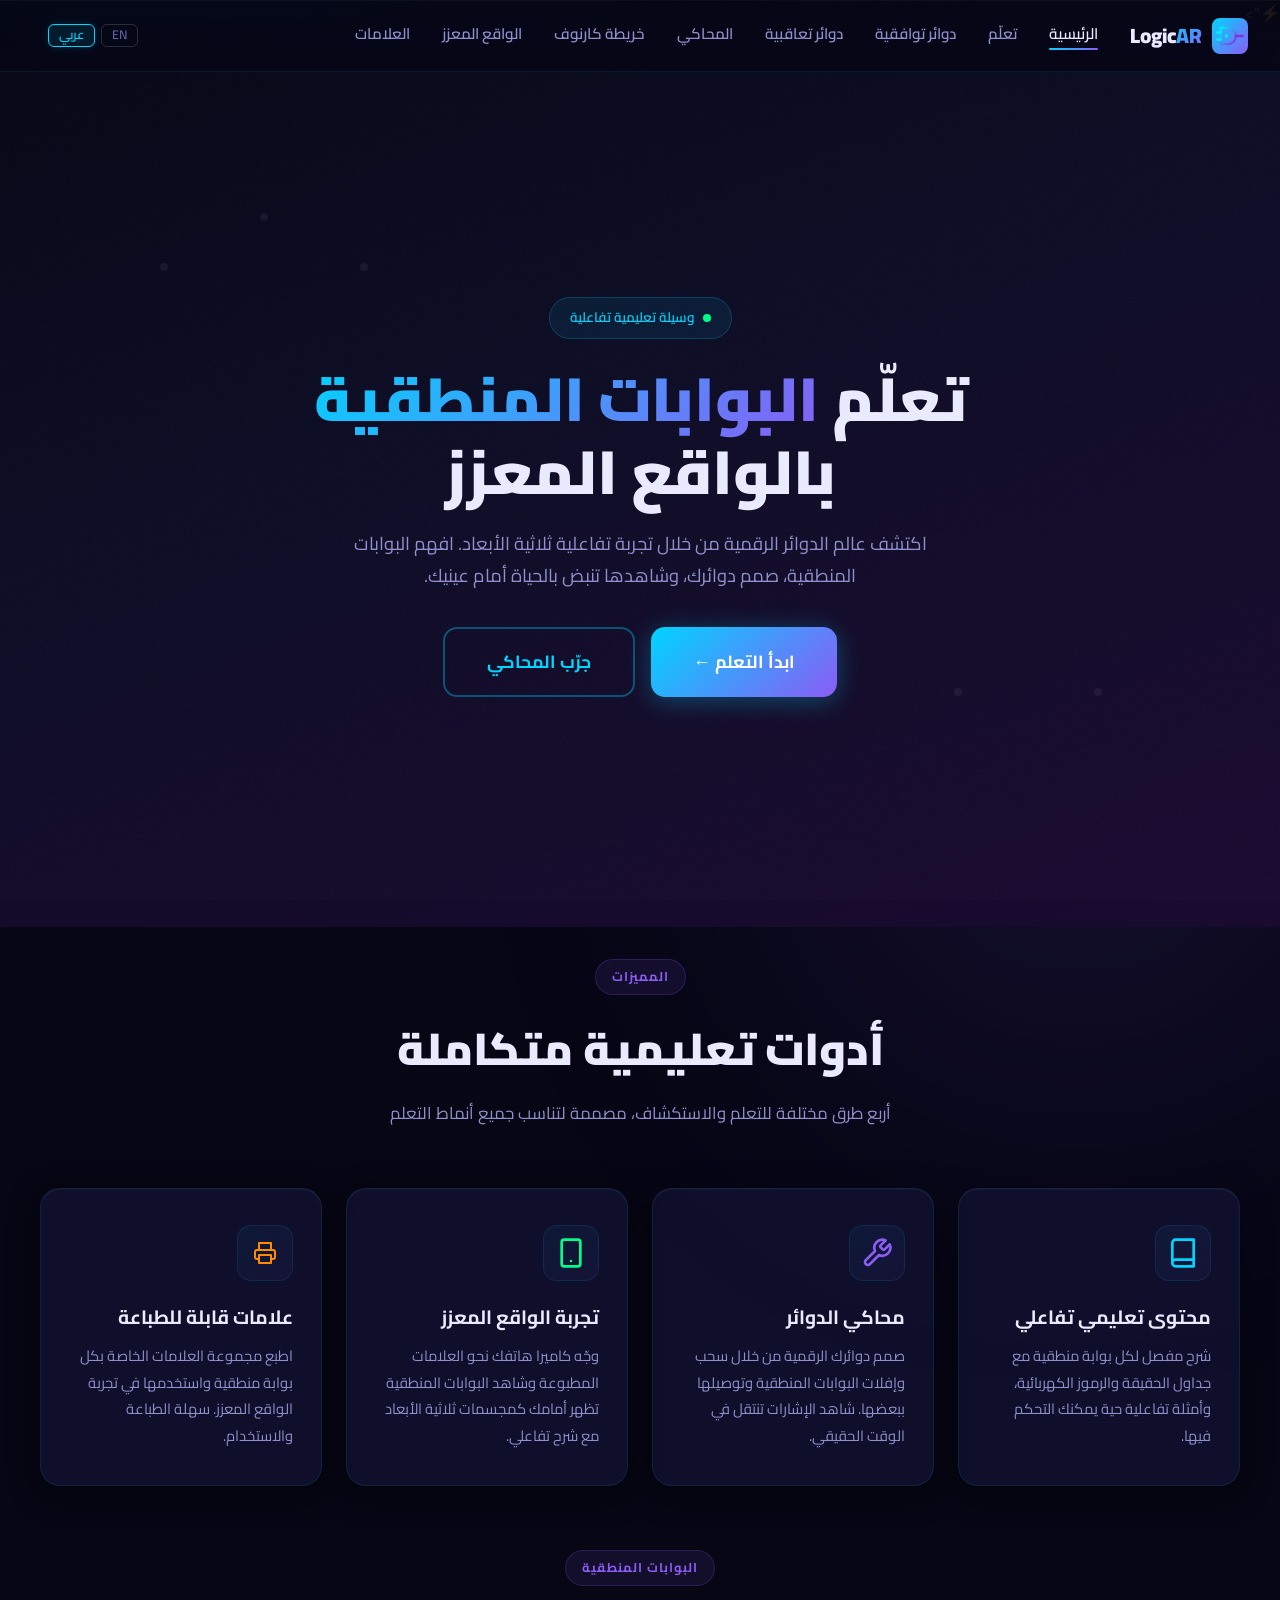
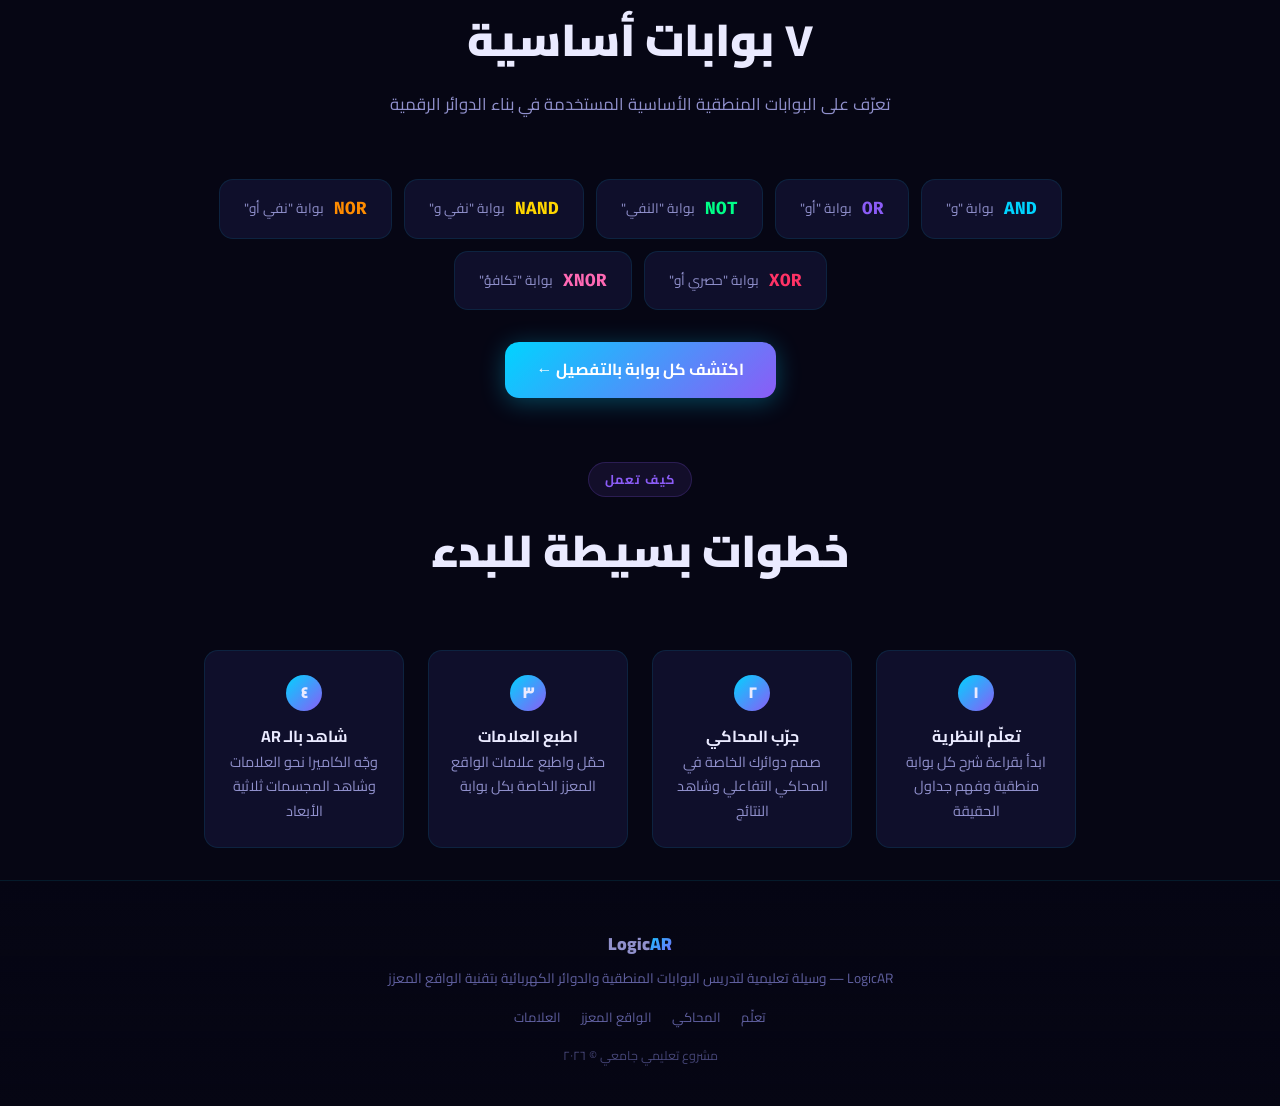
==== commit a461fe25: "final-version every thing is work good but (markers and ar ) not yet." ====
--- a/index.html
+++ b/index.html
@@ -9,10 +9,12 @@
   <link rel="icon" href="data:image/svg+xml,<svg xmlns='http://www.w3.org/2000/svg' viewBox='0 0 24 24' fill='none' stroke='currentColor' stroke-width='2' stroke-linecap='round' stroke-linejoin='round'><path d='M4 5h6a7 7 0 0 1 7 7v0a7 7 0 0 1-7 7H4V5z' stroke='%2300f0ff'></path><path d='M1 9h3' stroke='%2300f0ff'></path><path d='M1 15h3' stroke='%2300f0ff'></path><path d='M17 12h6' stroke='%238a2be2'></path><circle cx='9' cy='12' r='1.5' fill='%2300f0ff' stroke='none'></circle></svg>"><text y='.9em' font-size='90'>⚡</text></svg>">
 </head>
 <body>
+  <a href="#hero" class="skip-link">Skip to content</a>
   <!-- Background Effects -->
   <div class="bg-grid"></div>
   <div class="bg-glow bg-glow--cyan"></div>
   <div class="bg-glow bg-glow--purple"></div>
+  <div class="bg-grain"></div>
 
   <!-- Navbar -->
   <nav class="navbar" id="navbar">
@@ -31,10 +33,10 @@
       <a href="ar.html" data-i18n="nav_ar">الواقع المعزز</a>
       <a href="markers.html" data-i18n="nav_markers">العلامات</a>
     </div>
-     <div class="navbar__lang" style="display: flex; gap: 8px; margin-inline-start: auto; margin-inline-end: 16px;">
-      <button class="lang-btn" data-lang="en" style="background:none; border:1px solid rgba(255,255,255,0.2); color:#fff; border-radius:4px; padding:2px 6px; cursor:pointer; font-size:0.8rem;">EN</button>
-      <button class="lang-btn" data-lang="ar" style="background:none; border:1px solid rgba(255,255,255,0.2); color:#fff; border-radius:4px; padding:2px 6px; cursor:pointer; font-size:0.8rem;">عربي</button>
-    </div>
+     <div class="navbar__lang">
+       <button class="lang-btn" data-lang="en">EN</button>
+       <button class="lang-btn" data-lang="ar">عربي</button>
+     </div>
     <button class="navbar__toggle" id="navToggle" aria-label="القائمة">☰</button>
   </nav>
 
@@ -89,29 +91,29 @@
       </p>
     </div>
     <div class="features-grid">
-      <a href="learn.html" class="feature-card reveal" style="text-decoration:none; color:inherit;">
-        <div class="feature-card__icon feature-card__icon--cyan"><svg width="32" height="32" viewBox="0 0 24 24" fill="none" stroke="currentColor" stroke-width="2" stroke-linecap="round" stroke-linejoin="round" style="color: inherit;"><path d="M4 19.5v-15A2.5 2.5 0 0 1 6.5 2H20v20H6.5a2.5 2.5 0 0 1 0-5H20"></path></svg></div>
+      <a href="learn.html" class="feature-card reveal" >
+        <div class="feature-card__icon feature-card__icon--cyan"><svg width="32" height="32" viewBox="0 0 24 24" fill="none" stroke="currentColor" stroke-width="2" stroke-linecap="round" stroke-linejoin="round"><path d="M4 19.5v-15A2.5 2.5 0 0 1 6.5 2H20v20H6.5a2.5 2.5 0 0 1 0-5H20"></path></svg></div>
         <h3 class="feature-card__title" data-i18n="feat1_title">محتوى تعليمي تفاعلي</h3>
         <p class="feature-card__desc" data-i18n="feat1_desc">
           شرح مفصل لكل بوابة منطقية مع جداول الحقيقة والرموز الكهربائية، وأمثلة تفاعلية حية يمكنك التحكم فيها.
         </p>
       </a>
-      <a href="simulator.html" class="feature-card reveal" style="text-decoration:none; color:inherit;">
-        <div class="feature-card__icon feature-card__icon--purple"><svg width="32" height="32" viewBox="0 0 24 24" fill="none" stroke="currentColor" stroke-width="2" stroke-linecap="round" stroke-linejoin="round" style="color: inherit;"><path d="M14.7 6.3a1 1 0 0 0 0 1.4l1.6 1.6a1 1 0 0 0 1.4 0l3.77-3.77a6 6 0 0 1-7.94 7.94l-6.91 6.91a2.12 2.12 0 0 1-3-3l6.91-6.91a6 6 0 0 1 7.94-7.94l-3.76 3.76z"></path></svg></div>
+      <a href="simulator.html" class="feature-card reveal" >
+        <div class="feature-card__icon feature-card__icon--purple"><svg width="32" height="32" viewBox="0 0 24 24" fill="none" stroke="currentColor" stroke-width="2" stroke-linecap="round" stroke-linejoin="round"><path d="M14.7 6.3a1 1 0 0 0 0 1.4l1.6 1.6a1 1 0 0 0 1.4 0l3.77-3.77a6 6 0 0 1-7.94 7.94l-6.91 6.91a2.12 2.12 0 0 1-3-3l6.91-6.91a6 6 0 0 1 7.94-7.94l-3.76 3.76z"></path></svg></div>
         <h3 class="feature-card__title" data-i18n="feat2_title">محاكي الدوائر</h3>
         <p class="feature-card__desc" data-i18n="feat2_desc">
           صمم دوائرك الرقمية من خلال سحب وإفلات البوابات المنطقية وتوصيلها ببعضها. شاهد الإشارات تنتقل في الوقت الحقيقي.
         </p>
       </a>
-      <a href="ar.html" class="feature-card reveal" style="text-decoration:none; color:inherit;">
-        <div class="feature-card__icon feature-card__icon--green"><svg width="32" height="32" viewBox="0 0 24 24" fill="none" stroke="currentColor" stroke-width="2" stroke-linecap="round" stroke-linejoin="round" style="color: inherit;"><rect x="5" y="2" width="14" height="20" rx="2" ry="2"></rect><line x1="12" y1="18" x2="12.01" y2="18"></line></svg></div>
+      <a href="ar.html" class="feature-card reveal" >
+        <div class="feature-card__icon feature-card__icon--green"><svg width="32" height="32" viewBox="0 0 24 24" fill="none" stroke="currentColor" stroke-width="2" stroke-linecap="round" stroke-linejoin="round"><rect x="5" y="2" width="14" height="20" rx="2" ry="2"></rect><line x1="12" y1="18" x2="12.01" y2="18"></line></svg></div>
         <h3 class="feature-card__title" data-i18n="feat3_title">تجربة الواقع المعزز</h3>
         <p class="feature-card__desc" data-i18n="feat3_desc">
           وجّه كاميرا هاتفك نحو العلامات المطبوعة وشاهد البوابات المنطقية تظهر أمامك كمجسمات ثلاثية الأبعاد مع شرح تفاعلي.
         </p>
       </a>
-      <a href="markers.html" class="feature-card reveal" style="text-decoration:none; color:inherit;">
-        <div class="feature-card__icon feature-card__icon--orange"><svg width="24" height="24" viewBox="0 0 24 24" fill="none" stroke="currentColor" stroke-width="2" stroke-linecap="round" stroke-linejoin="round" style="color: inherit; vertical-align: middle; margin-left: 8px;"><polyline points="6 9 6 2 18 2 18 9"></polyline><path d="M6 18H4a2 2 0 0 1-2-2v-5a2 2 0 0 1 2-2h16a2 2 0 0 1 2 2v5a2 2 0 0 1-2 2h-2"></path><rect x="6" y="14" width="12" height="8"></rect></svg></div>
+      <a href="markers.html" class="feature-card reveal" >
+        <div class="feature-card__icon feature-card__icon--orange"><svg width="24" height="24" viewBox="0 0 24 24" fill="none" stroke="currentColor" stroke-width="2" stroke-linecap="round" stroke-linejoin="round"><polyline points="6 9 6 2 18 2 18 9"></polyline><path d="M6 18H4a2 2 0 0 1-2-2v-5a2 2 0 0 1 2-2h16a2 2 0 0 1 2 2v5a2 2 0 0 1-2 2h-2"></path><rect x="6" y="14" width="12" height="8"></rect></svg></div>
         <h3 class="feature-card__title" data-i18n="feat4_title">علامات قابلة للطباعة</h3>
         <p class="feature-card__desc" data-i18n="feat4_desc">
           اطبع مجموعة العلامات الخاصة بكل بوابة منطقية واستخدمها في تجربة الواقع المعزز. سهلة الطباعة والاستخدام.
@@ -128,36 +130,36 @@
       <p class="section__desc" data-i18n="gates_desc">تعرّف على البوابات المنطقية الأساسية المستخدمة في بناء الدوائر الرقمية</p>
     </div>
     <div class="gates-preview-list reveal">
-      <div style="display:flex; flex-wrap:wrap; gap:16px; justify-content:center; max-width:900px; margin:0 auto;">
-        <div class="gate-preview-chip" style="display:flex; align-items:center; gap:10px; padding:14px 24px; background:var(--bg-card); border:var(--border-subtle); border-radius:var(--radius-md); transition:var(--transition-fast);">
-          <span style="font-family:var(--font-mono); font-weight:700; color:var(--accent-cyan); font-size:1.1rem;">AND</span>
-          <span style="color:var(--text-secondary); font-size:0.85rem;" data-i18n="gate_and">بوابة "و"</span>
-        </div>
-        <div class="gate-preview-chip" style="display:flex; align-items:center; gap:10px; padding:14px 24px; background:var(--bg-card); border:var(--border-subtle); border-radius:var(--radius-md);">
-          <span style="font-family:var(--font-mono); font-weight:700; color:var(--accent-purple); font-size:1.1rem;">OR</span>
-          <span style="color:var(--text-secondary); font-size:0.85rem;" data-i18n="gate_or">بوابة "أو"</span>
-        </div>
-        <div class="gate-preview-chip" style="display:flex; align-items:center; gap:10px; padding:14px 24px; background:var(--bg-card); border:var(--border-subtle); border-radius:var(--radius-md);">
-          <span style="font-family:var(--font-mono); font-weight:700; color:var(--accent-green); font-size:1.1rem;">NOT</span>
-          <span style="color:var(--text-secondary); font-size:0.85rem;" data-i18n="gate_not">بوابة "النفي"</span>
-        </div>
-        <div class="gate-preview-chip" style="display:flex; align-items:center; gap:10px; padding:14px 24px; background:var(--bg-card); border:var(--border-subtle); border-radius:var(--radius-md);">
-          <span style="font-family:var(--font-mono); font-weight:700; color:var(--accent-yellow); font-size:1.1rem;">NAND</span>
-          <span style="color:var(--text-secondary); font-size:0.85rem;" data-i18n="gate_nand">بوابة "نفي و"</span>
-        </div>
-        <div class="gate-preview-chip" style="display:flex; align-items:center; gap:10px; padding:14px 24px; background:var(--bg-card); border:var(--border-subtle); border-radius:var(--radius-md);">
-          <span style="font-family:var(--font-mono); font-weight:700; color:var(--accent-orange); font-size:1.1rem;">NOR</span>
-          <span style="color:var(--text-secondary); font-size:0.85rem;" data-i18n="gate_nor">بوابة "نفي أو"</span>
-        </div>
-        <div class="gate-preview-chip" style="display:flex; align-items:center; gap:10px; padding:14px 24px; background:var(--bg-card); border:var(--border-subtle); border-radius:var(--radius-md);">
-          <span style="font-family:var(--font-mono); font-weight:700; color:var(--accent-red); font-size:1.1rem;">XOR</span>
-          <span style="color:var(--text-secondary); font-size:0.85rem;" data-i18n="gate_xor">بوابة "حصري أو"</span>
-        </div>
-        <div class="gate-preview-chip" style="display:flex; align-items:center; gap:10px; padding:14px 24px; background:var(--bg-card); border:var(--border-subtle); border-radius:var(--radius-md);">
-          <span style="font-family:var(--font-mono); font-weight:700; color:#ff69b4; font-size:1.1rem;">XNOR</span>
-          <span style="color:var(--text-secondary); font-size:0.85rem;" data-i18n="gate_xnor">بوابة "تكافؤ"</span>
-        </div>
-      </div>
+      <div class="gates-chips-container">
+  <div class="gate-preview-chip">
+    <span class="gate-preview-chip__name" style="color:var(--accent-cyan);">AND</span>
+    <span class="gate-preview-chip__label" data-i18n="gate_and">بوابة "و"</span>
+  </div>
+  <div class="gate-preview-chip">
+    <span class="gate-preview-chip__name" style="color:var(--accent-purple);">OR</span>
+    <span class="gate-preview-chip__label" data-i18n="gate_or">بوابة "أو"</span>
+  </div>
+  <div class="gate-preview-chip">
+    <span class="gate-preview-chip__name" style="color:var(--accent-green);">NOT</span>
+    <span class="gate-preview-chip__label" data-i18n="gate_not">بوابة "النفي"</span>
+  </div>
+  <div class="gate-preview-chip">
+    <span class="gate-preview-chip__name" style="color:var(--accent-yellow);">NAND</span>
+    <span class="gate-preview-chip__label" data-i18n="gate_nand">بوابة "نفي و"</span>
+  </div>
+  <div class="gate-preview-chip">
+    <span class="gate-preview-chip__name" style="color:var(--accent-orange);">NOR</span>
+    <span class="gate-preview-chip__label" data-i18n="gate_nor">بوابة "نفي أو"</span>
+  </div>
+  <div class="gate-preview-chip">
+    <span class="gate-preview-chip__name" style="color:var(--accent-red);">XOR</span>
+    <span class="gate-preview-chip__label" data-i18n="gate_xor">بوابة "حصري أو"</span>
+  </div>
+  <div class="gate-preview-chip">
+    <span class="gate-preview-chip__name" style="color:#ff69b4;">XNOR</span>
+    <span class="gate-preview-chip__label" data-i18n="gate_xnor">بوابة "تكافؤ"</span>
+  </div>
+</div>
     </div>
     <div class="text-center mt-4 reveal">
       <a href="learn.html" class="btn btn--primary" data-i18n="btn_discover_gates">اكتشف كل بوابة بالتفصيل &larr;</a>
@@ -165,7 +167,7 @@
   </section>
 
   <!-- How it Works Section -->
-  <section class="section" id="how-it-works" style="background: var(--bg-secondary);">
+  <section class="section" id="how-it-works">
     <div class="section__header reveal">
       <span class="section__tag" data-i18n="steps_tag">كيف تعمل</span>
       <h2 class="section__title" data-i18n="steps_title">خطوات بسيطة للبدء</h2>
@@ -173,22 +175,22 @@
     <div class="ar-steps reveal" style="max-width:900px; margin:0 auto;">
       <div class="ar-step">
         <div class="ar-step__num">١</div>
-        <h4 style="margin-bottom:8px;" data-i18n="step1_title">تعلّم النظرية</h4>
+        <h4 data-i18n="step1_title">تعلّم النظرية</h4>
         <p class="ar-step__text" data-i18n="step1_desc">ابدأ بقراءة شرح كل بوابة منطقية وفهم جداول الحقيقة</p>
       </div>
       <div class="ar-step">
         <div class="ar-step__num">٢</div>
-        <h4 style="margin-bottom:8px;" data-i18n="step2_title">جرّب المحاكي</h4>
+        <h4 data-i18n="step2_title">جرّب المحاكي</h4>
         <p class="ar-step__text" data-i18n="step2_desc">صمم دوائرك الخاصة في المحاكي التفاعلي وشاهد النتائج</p>
       </div>
       <div class="ar-step">
         <div class="ar-step__num">٣</div>
-        <h4 style="margin-bottom:8px;" data-i18n="step3_title">اطبع العلامات</h4>
+        <h4 data-i18n="step3_title">اطبع العلامات</h4>
         <p class="ar-step__text" data-i18n="step3_desc">حمّل واطبع علامات الواقع المعزز الخاصة بكل بوابة</p>
       </div>
       <div class="ar-step">
         <div class="ar-step__num">٤</div>
-        <h4 style="margin-bottom:8px;" data-i18n="step4_title">شاهد بالـ AR</h4>
+        <h4 data-i18n="step4_title">شاهد بالـ AR</h4>
         <p class="ar-step__text" data-i18n="step4_desc">وجّه الكاميرا نحو العلامات وشاهد المجسمات ثلاثية الأبعاد</p>
       </div>
     </div>
@@ -196,8 +198,15 @@
 
   <!-- Footer -->
   <footer class="footer">
+    <div class="footer__brand">Logic<span class="text-gradient">AR</span></div>
     <p data-i18n="footer_desc">LogicAR — وسيلة تعليمية لتدريس البوابات المنطقية والدوائر الكهربائية بتقنية الواقع المعزز</p>
-    <p class="mt-1" style="color:var(--text-muted);" data-i18n="footer_copy">مشروع تعليمي جامعي © ٢٠٢٦</p>
+    <div class="footer__links">
+      <a href="learn.html" data-i18n="nav_learn">تعلّم</a>
+      <a href="simulator.html" data-i18n="nav_simulator">المحاكي</a>
+      <a href="ar.html" data-i18n="nav_ar">الواقع المعزز</a>
+      <a href="markers.html" data-i18n="nav_markers">العلامات</a>
+    </div>
+    <p class="footer__copy" data-i18n="footer_copy">مشروع تعليمي جامعي © ٢٠٢٦</p>
   </footer>
 
   <script>
@@ -205,6 +214,9 @@
     const navToggle = document.getElementById('navToggle');
     const navLinks = document.getElementById('navLinks');
     navToggle.addEventListener('click', () => navLinks.classList.toggle('open'));
+    navLinks.querySelectorAll('a').forEach(link => {
+      link.addEventListener('click', () => navLinks.classList.remove('open'));
+    });
 
     // Scroll reveal
     const revealElements = document.querySelectorAll('.reveal');
@@ -217,6 +229,19 @@
     }, { threshold: 0.1 });
     revealElements.forEach(el => revealObserver.observe(el));
 
+    document.querySelectorAll('.gate-preview-chip').forEach((chip, i) => {
+      chip.classList.add('reveal', `reveal-delay-${i + 1}`);
+      revealObserver.observe(chip);
+    });
+
+    document.querySelectorAll('.feature-card').forEach((card, i) => {
+      card.classList.add(`reveal-delay-${i + 1}`);
+    });
+
+    document.querySelectorAll('.ar-step').forEach((step, i) => {
+      step.classList.add(`reveal-delay-${i + 1}`);
+    });
+
     // Navbar background on scroll
     window.addEventListener('scroll', () => {
       const navbar = document.getElementById('navbar');
@@ -226,6 +251,14 @@
         navbar.style.background = 'rgba(6, 6, 20, 0.85)';
       }
     });
+
+    document.querySelectorAll('.feature-card').forEach(card => {
+      card.addEventListener('mousemove', (e) => {
+        const rect = card.getBoundingClientRect();
+        card.style.setProperty('--mouse-x', (e.clientX - rect.left) + 'px');
+        card.style.setProperty('--mouse-y', (e.clientY - rect.top) + 'px');
+      });
+    });
   </script>
   <script src="js/i18n.js"></script>
 </body>
--- a/css/style.css
+++ b/css/style.css
@@ -9,8 +9,8 @@
   --bg-primary: #060614;
   --bg-secondary: #0c0c24;
   --bg-surface: #141438;
-  --bg-card: rgba(20, 20, 56, 0.75);
-  --bg-card-hover: rgba(30, 30, 80, 0.85);
+  --bg-card: rgba(20, 20, 56, 0.65);
+  --bg-card-hover: rgba(30, 30, 80, 0.8);
   --text-primary: #eaeaff;
   --text-secondary: #9090cc;
   --text-muted: #6060a0;
@@ -36,16 +36,49 @@
   --shadow-glow-md: 0 0 30px rgba(0, 212, 255, 0.18);
   --shadow-glow-lg: 0 4px 60px rgba(0, 212, 255, 0.22);
   --shadow-card: 0 8px 32px rgba(0, 0, 0, 0.4);
+  --shadow-card-hover: 0 16px 48px rgba(0, 0, 0, 0.5), 0 0 30px rgba(0, 212, 255, 0.1);
   --border-subtle: 1px solid rgba(0, 212, 255, 0.1);
   --border-glow: 1px solid rgba(0, 212, 255, 0.25);
+  --border-card-inner: 1px solid rgba(255, 255, 255, 0.05);
   --radius-sm: 8px;
   --radius-md: 14px;
   --radius-lg: 20px;
   --radius-xl: 28px;
+  --radius-pill: 50px;
   --transition-fast: all 0.2s cubic-bezier(0.4, 0, 0.2, 1);
   --transition-med: all 0.35s cubic-bezier(0.4, 0, 0.2, 1);
   --transition-slow: all 0.5s cubic-bezier(0.4, 0, 0.2, 1);
+  --transition-spring: all 0.4s cubic-bezier(0.34, 1.56, 0.64, 1);
   --font-mono: "Fira Code", monospace;
+  --z-bg: 0;
+  --z-content: 1;
+  --z-sticky: 10;
+  --z-nav: 100;
+  --z-overlay: 500;
+  --z-modal: 900;
+  --z-tooltip: 999;
+  --focus-ring: 0 0 0 2px var(--bg-primary), 0 0 0 4px var(--accent-cyan);
+}
+
+/* ===== Skip Link ===== */
+.skip-link {
+  position: fixed;
+  top: -100%;
+  inset-inline-start: 50%;
+  transform: translateX(-50%);
+  z-index: var(--z-tooltip);
+  padding: 12px 24px;
+  background: var(--accent-cyan);
+  color: var(--bg-primary);
+  font-weight: 700;
+  border-radius: 0 0 var(--radius-sm) var(--radius-sm);
+  text-decoration: none;
+  transition: top 0.2s ease;
+}
+
+.skip-link:focus {
+  top: 0;
+  color: var(--bg-primary);
 }
 
 /* ===== Reset & Base ===== */
@@ -88,6 +121,29 @@
 
 ul {
   list-style: none;
+}
+
+/* ===== Focus States ===== */
+:focus-visible {
+  outline: none;
+  box-shadow: var(--focus-ring);
+}
+
+button:focus-visible,
+a:focus-visible,
+.btn:focus-visible,
+.sim-toolbar__item:focus-visible,
+.sim-controls__btn:focus-visible,
+.sim-gate__port:focus-visible,
+.gate-demo__switch:focus-visible,
+.kmap-cell-btn:focus-visible,
+.tt-btn:focus-visible,
+.vars-btn:focus-visible,
+.marker-selector__item:focus-visible,
+.lang-btn:focus-visible {
+  outline: none;
+  box-shadow: var(--focus-ring);
+  border-radius: var(--radius-sm);
 }
 
 /* ========================================
@@ -129,6 +185,18 @@
   inset-inline-start: -100px;
 }
 
+/* ===== Grain Overlay ===== */
+.bg-grain {
+  position: fixed;
+  inset: 0;
+  z-index: 1;
+  pointer-events: none;
+  opacity: 0.035;
+  background-image: url("data:image/svg+xml,%3Csvg viewBox='0 0 256 256' xmlns='http://www.w3.org/2000/svg'%3E%3Cfilter id='noise'%3E%3CfeTurbulence type='fractalNoise' baseFrequency='0.9' numOctaves='4' stitchTiles='stitch'/%3E%3C/filter%3E%3Crect width='100%25' height='100%25' filter='url(%23noise)'/%3E%3C/svg%3E");
+  background-repeat: repeat;
+  background-size: 180px 180px;
+}
+
 /* ========================================
    SECTION: NAVIGATION BAR (ALL PAGES)
    ======================================== */
@@ -139,17 +207,19 @@
   top: 0;
   inset-inline-start: 0;
   inset-inline-end: 0;
-  z-index: 1000;
+  z-index: var(--z-nav);
   padding: 0 2rem;
   height: 72px;
   display: flex;
   align-items: center;
   justify-content: flex-start;
   gap: 2rem;
-  background: rgba(6, 6, 20, 0.85);
-  backdrop-filter: blur(20px) saturate(1.8);
-  -webkit-backdrop-filter: blur(20px) saturate(1.8);
+  background: rgba(6, 6, 20, 0.75);
+  backdrop-filter: blur(24px) saturate(1.8);
+  -webkit-backdrop-filter: blur(24px) saturate(1.8);
   border-bottom: var(--border-subtle);
+  box-shadow: inset 0 1px 0 rgba(255, 255, 255, 0.03);
+  transition: background 0.3s ease;
 }
 
 .navbar__logo {
@@ -242,6 +312,41 @@
   }
 }
 
+/* ===== Language Switcher ===== */
+.navbar__lang {
+  display: flex;
+  gap: 6px;
+  margin-inline-start: auto;
+  margin-inline-end: 16px;
+}
+
+.lang-btn {
+  background: none;
+  border: 1px solid rgba(255, 255, 255, 0.15);
+  color: var(--text-muted);
+  border-radius: 6px;
+  padding: 4px 10px;
+  cursor: pointer;
+  font-size: 0.78rem;
+  font-weight: 600;
+  font-family: "Cairo", sans-serif;
+  transition: var(--transition-fast);
+  line-height: 1;
+}
+
+.lang-btn:hover {
+  border-color: rgba(0, 212, 255, 0.4);
+  color: var(--text-primary);
+  background: rgba(0, 212, 255, 0.06);
+}
+
+.lang-btn.active {
+  border-color: var(--accent-cyan);
+  color: var(--accent-cyan);
+  background: rgba(0, 212, 255, 0.1);
+  box-shadow: 0 0 10px rgba(0, 212, 255, 0.15);
+}
+
 /* ========================================
    SECTION: BUTTONS (ALL PAGES)
    ======================================== */
@@ -258,7 +363,7 @@
   font-weight: 700;
   font-size: 1rem;
   cursor: pointer;
-  transition: var(--transition-med);
+  transition: transform 0.15s cubic-bezier(0.34, 1.56, 0.64, 1), box-shadow 0.25s ease, background 0.2s ease, border-color 0.2s ease;
   position: relative;
   overflow: hidden;
 }
@@ -268,11 +373,15 @@
   position: absolute;
   inset: 0;
   opacity: 0;
-  transition: var(--transition-fast);
+  transition: opacity 0.2s ease;
 }
 
 .btn:hover::before {
   opacity: 1;
+}
+
+.btn:active {
+  transform: scale(0.97);
 }
 
 .btn--primary {
@@ -282,8 +391,12 @@
 }
 
 .btn--primary:hover {
-  transform: translateY(-2px);
+  transform: translateY(-3px);
   box-shadow: 0 8px 40px rgba(0, 212, 255, 0.45);
+}
+
+.btn--primary:active {
+  transform: translateY(-1px) scale(0.98);
 }
 
 .btn--primary::before {
@@ -299,7 +412,12 @@
 .btn--outline:hover {
   background: rgba(0, 212, 255, 0.08);
   border-color: var(--accent-cyan);
-  transform: translateY(-2px);
+  transform: translateY(-3px);
+  box-shadow: 0 4px 20px rgba(0, 212, 255, 0.15);
+}
+
+.btn--outline:active {
+  transform: translateY(-1px) scale(0.98);
 }
 
 .btn--ghost {
@@ -310,6 +428,7 @@
 
 .btn--ghost:hover {
   background: rgba(255, 255, 255, 0.1);
+  transform: translateY(-2px);
 }
 
 .btn--sm {
@@ -328,7 +447,7 @@
 
 /* ===== Hero Section ===== */
 .hero {
-  min-height: 100vh;
+  min-height: 100dvh;
   display: flex;
   align-items: center;
   justify-content: center;
@@ -413,11 +532,26 @@
   opacity: 0.06;
 }
 
+.hero__circuit svg path {
+  stroke-dasharray: 800;
+  stroke-dashoffset: 800;
+  animation: circuitPulse 4s ease-in-out infinite alternate;
+}
+
+.hero__circuit svg circle {
+  opacity: 0;
+  animation: fadeIn 0.6s 2s ease forwards;
+}
+
+.hero__circuit svg:nth-child(2) path {
+  animation-delay: 1s;
+}
+
 /* ===== General Section Components ===== */
 .section {
-  padding: 100px 2rem;
+  padding: 2rem;
   position: relative;
-  z-index: 1;
+  z-index: var(--z-content);
 }
 
 .section__header {
@@ -430,7 +564,7 @@
   padding: 6px 16px;
   background: rgba(139, 92, 246, 0.1);
   border: 1px solid rgba(139, 92, 246, 0.2);
-  border-radius: 50px;
+  border-radius: var(--radius-pill);
   color: var(--accent-purple);
   font-size: 0.8rem;
   font-weight: 700;
@@ -465,9 +599,17 @@
   border: var(--border-subtle);
   border-radius: var(--radius-lg);
   padding: 36px 28px;
-  transition: var(--transition-med);
+  transition: transform 0.25s cubic-bezier(0.34, 1.56, 0.64, 1), box-shadow 0.3s ease, border-color 0.3s ease, background 0.3s ease;
   position: relative;
   overflow: hidden;
+  box-shadow: inset 0 1px 0 rgba(255, 255, 255, 0.04), var(--shadow-card);
+}
+
+.feature-card,
+.feature-card:link,
+.feature-card:visited {
+  text-decoration: none;
+  color: inherit;
 }
 
 .feature-card::before {
@@ -479,18 +621,41 @@
   height: 3px;
   background: var(--gradient-primary);
   opacity: 0;
-  transition: var(--transition-fast);
+  transition: opacity 0.3s ease;
+}
+
+.feature-card::after {
+  content: "";
+  position: absolute;
+  inset: 0;
+  border-radius: inherit;
+  opacity: 0;
+  background: radial-gradient(
+    350px circle at var(--mouse-x, 50%) var(--mouse-y, 50%),
+    rgba(0, 212, 255, 0.06),
+    transparent 60%
+  );
+  transition: opacity 0.3s ease;
+  pointer-events: none;
+}
+
+.feature-card:hover::after {
+  opacity: 1;
 }
 
 .feature-card:hover {
   background: var(--bg-card-hover);
   border-color: rgba(0, 212, 255, 0.2);
-  transform: translateY(-6px);
-  box-shadow: var(--shadow-glow-md);
+  transform: translateY(-8px);
+  box-shadow: var(--shadow-card-hover), inset 0 1px 0 rgba(255, 255, 255, 0.06);
 }
 
 .feature-card:hover::before {
   opacity: 1;
+}
+
+.feature-card:active {
+  transform: translateY(-4px) scale(0.99);
 }
 
 .feature-card__icon {
@@ -532,6 +697,46 @@
   color: var(--text-secondary);
   font-size: 0.92rem;
   line-height: 1.8;
+}
+
+/* ===== Gate Chips Container ===== */
+.gates-chips-container {
+  display: flex;
+  flex-wrap: wrap;
+  gap: 12px;
+  justify-content: center;
+  max-width: 900px;
+  margin: 0 auto;
+}
+
+.gate-preview-chip {
+  display: flex;
+  align-items: center;
+  gap: 10px;
+  padding: 14px 24px;
+  background: var(--bg-card);
+  border: var(--border-subtle);
+  border-radius: var(--radius-md);
+  transition: transform 0.2s cubic-bezier(0.34, 1.56, 0.64, 1), border-color 0.2s ease, box-shadow 0.2s ease, background 0.2s ease;
+  cursor: default;
+}
+
+.gate-preview-chip:hover {
+  transform: translateY(-4px);
+  border-color: rgba(0, 212, 255, 0.25);
+  background: var(--bg-card-hover);
+  box-shadow: var(--shadow-glow-sm);
+}
+
+.gate-preview-chip__name {
+  font-family: var(--font-mono);
+  font-weight: 700;
+  font-size: 1.1rem;
+}
+
+.gate-preview-chip__label {
+  color: var(--text-secondary);
+  font-size: 0.85rem;
 }
 
 /* ========================================
@@ -552,13 +757,18 @@
   border: var(--border-subtle);
   border-radius: var(--radius-lg);
   overflow: hidden;
-  transition: var(--transition-med);
+  transition: transform 0.25s cubic-bezier(0.34, 1.56, 0.64, 1), border-color 0.3s ease, box-shadow 0.3s ease;
+  box-shadow: inset 0 1px 0 rgba(255, 255, 255, 0.04), var(--shadow-card);
 }
 
 .gate-card:hover {
   border-color: rgba(0, 212, 255, 0.25);
-  box-shadow: var(--shadow-glow-sm);
-  transform: translateY(-4px);
+  box-shadow: var(--shadow-card-hover), inset 0 1px 0 rgba(255, 255, 255, 0.06);
+  transform: translateY(-6px);
+}
+
+.gate-card:active {
+  transform: translateY(-3px) scale(0.995);
 }
 
 .gate-card__header {
@@ -620,6 +830,17 @@
   margin-bottom: 20px;
 }
 
+.gate-card__section-label {
+  font-size: 0.85rem;
+  color: var(--text-muted);
+  margin-bottom: 8px;
+}
+
+.gate-card__icon-inline {
+  vertical-align: middle;
+  margin-left: 8px;
+}
+
 /* Truth Table */
 .truth-table {
   width: 100%;
@@ -641,6 +862,16 @@
   padding: 8px 16px;
   text-align: center;
   border-bottom: 1px solid rgba(255, 255, 255, 0.03);
+  transition: background 0.15s ease;
+}
+
+.truth-table tr:hover td {
+  background: rgba(0, 212, 255, 0.04);
+}
+
+.truth-table__row--active td {
+  background: rgba(0, 212, 255, 0.1) !important;
+  box-shadow: inset 0 0 0 1px rgba(0, 212, 255, 0.2);
 }
 
 .truth-table tr:last-child td {
@@ -734,7 +965,7 @@
   border: none;
   cursor: pointer;
   position: relative;
-  transition: var(--transition-fast);
+  transition: background 0.3s ease, box-shadow 0.3s ease;
 }
 
 .gate-demo__switch::after {
@@ -746,17 +977,25 @@
   position: absolute;
   top: 3px;
   inset-inline-end: 3px;
-  transition: var(--transition-fast);
+  transition: inset-inline-end 0.3s cubic-bezier(0.34, 1.56, 0.64, 1), inset-inline-start 0.3s cubic-bezier(0.34, 1.56, 0.64, 1);
 }
 
 .gate-demo__switch.on {
   background: var(--accent-green);
-  box-shadow: 0 0 12px rgba(0, 255, 136, 0.4);
+  box-shadow: 0 0 16px rgba(0, 255, 136, 0.45);
 }
 
 .gate-demo__switch.on::after {
   inset-inline-end: auto;
   inset-inline-start: 3px;
+}
+
+.gate-demo__switch:hover {
+  box-shadow: 0 0 12px rgba(255, 255, 255, 0.15);
+}
+
+.gate-demo__switch:active::after {
+  width: 24px;
 }
 
 .gate-demo__label {
@@ -803,12 +1042,20 @@
   background: var(--accent-green);
   box-shadow:
     0 0 20px rgba(0, 255, 136, 0.6),
-    0 0 40px rgba(0, 255, 136, 0.3);
+    0 0 40px rgba(0, 255, 136, 0.3),
+    0 0 60px rgba(0, 255, 136, 0.1);
+  animation: ledPulse 2s ease-in-out infinite;
+}
+
+@keyframes ledPulse {
+  0%, 100% { box-shadow: 0 0 20px rgba(0, 255, 136, 0.6), 0 0 40px rgba(0, 255, 136, 0.3); }
+  50% { box-shadow: 0 0 25px rgba(0, 255, 136, 0.7), 0 0 50px rgba(0, 255, 136, 0.35); }
 }
 
 .gate-demo__led.off {
   background: rgba(255, 51, 102, 0.3);
   border: 2px solid var(--accent-red);
+  transition: all 0.3s ease;
 }
 
 /* ========================================
@@ -821,7 +1068,7 @@
   height: calc(100vh - 72px);
   margin-top: 72px;
   position: relative;
-  z-index: 1;
+  z-index: var(--z-content);
 }
 
 .sim-toolbar {
@@ -888,18 +1135,6 @@
   flex: 1;
   position: relative;
   overflow: hidden;
-  background:
-    radial-gradient(
-      circle at 50% 50%,
-      rgba(0, 212, 255, 0.02) 0%,
-      transparent 70%
-    ),
-    linear-gradient(rgba(0, 212, 255, 0.025) 1px, transparent 1px),
-    linear-gradient(90deg, rgba(0, 212, 255, 0.025) 1px, transparent 1px);
-  background-size:
-    100% 100%,
-    30px 30px,
-    30px 30px;
 }
 
 .sim-canvas__svg {
@@ -908,7 +1143,7 @@
   width: 100%;
   height: 100%;
   pointer-events: none;
-  z-index: 1;
+  z-index: var(--z-sticky);
 }
 
 .sim-canvas__svg path {
@@ -925,12 +1160,13 @@
   border-radius: var(--radius-md);
   padding: 12px 16px;
   cursor: move;
-  z-index: 10;
+  z-index: var(--z-sticky);
   min-width: 100px;
   transition:
     box-shadow 0.2s,
     border-color 0.2s;
   user-select: none;
+  box-shadow: inset 0 1px 0 rgba(255, 255, 255, 0.04), var(--shadow-card);
 }
 
 .sim-gate:hover,
@@ -1057,22 +1293,174 @@
   line-height: 1.7;
 }
 
+/* Sim tabbed panel */
+.sim-panel__tabs {
+  display: flex;
+  gap: 0;
+  margin-bottom: 16px;
+  border-bottom: 1px solid rgba(255,255,255,0.06);
+}
+
+.sim-panel__tab {
+  flex: 1;
+  padding: 8px 4px;
+  border: none;
+  background: none;
+  color: var(--text-muted);
+  font-family: "Cairo", sans-serif;
+  font-size: 0.72rem;
+  font-weight: 700;
+  cursor: pointer;
+  border-bottom: 2px solid transparent;
+  transition: var(--transition-fast);
+}
+
+.sim-panel__tab:hover {
+  color: var(--text-secondary);
+}
+
+.sim-panel__tab.active {
+  color: var(--accent-cyan);
+  border-bottom-color: var(--accent-cyan);
+}
+
+.sim-panel__content {
+  display: none;
+}
+
+.sim-panel__content.active {
+  display: block;
+}
+
+/* Results: live summary */
+.sim-results__section {
+  margin-bottom: 16px;
+}
+
+.sim-results__section-title {
+  font-size: 0.7rem;
+  font-weight: 700;
+  color: var(--text-muted);
+  letter-spacing: 1px;
+  text-transform: uppercase;
+  margin-bottom: 8px;
+}
+
+.sim-results__row {
+  display: flex;
+  align-items: center;
+  justify-content: space-between;
+  padding: 5px 8px;
+  border-radius: var(--radius-sm);
+  margin-bottom: 3px;
+  background: rgba(255,255,255,0.02);
+  font-size: 0.82rem;
+}
+
+.sim-results__row-label {
+  font-family: var(--font-mono);
+  font-weight: 600;
+  color: var(--text-secondary);
+}
+
+.sim-results__row-value {
+  font-family: var(--font-mono);
+  font-weight: 700;
+  font-size: 0.95rem;
+}
+
+.sim-results__row-value.on {
+  color: var(--accent-green);
+}
+
+.sim-results__row-value.off {
+  color: var(--accent-red);
+}
+
+.sim-results__row-value.disconnected {
+  color: var(--text-muted);
+  font-size: 0.75rem;
+}
+
+/* Results: truth table */
+.sim-results__table-wrap {
+  max-height: 220px;
+  overflow-y: auto;
+  border-radius: var(--radius-sm);
+  border: 1px solid rgba(255,255,255,0.06);
+}
+
+.sim-results__table-wrap::-webkit-scrollbar {
+  width: 4px;
+}
+
+.sim-results__table-wrap::-webkit-scrollbar-thumb {
+  background: rgba(0,212,255,0.2);
+  border-radius: 2px;
+}
+
+.sim-results__table-wrap table {
+  width: 100%;
+  border-collapse: collapse;
+  font-family: var(--font-mono);
+  font-size: 0.78rem;
+}
+
+.sim-results__table-wrap th {
+  background: rgba(0,212,255,0.06);
+  color: var(--accent-cyan);
+  padding: 6px 8px;
+  font-weight: 700;
+  position: sticky;
+  top: 0;
+  z-index: 1;
+}
+
+.sim-results__table-wrap td {
+  padding: 4px 8px;
+  text-align: center;
+  border-top: 1px solid rgba(255,255,255,0.03);
+}
+
+.sim-results__table-wrap tr:hover {
+  background: rgba(0,212,255,0.03);
+}
+
+.sim-results__table-wrap tr.row-active {
+  background: rgba(0,255,136,0.06);
+}
+
+/* Results: expression */
+.sim-results__expression {
+  font-family: var(--font-mono);
+  font-size: 0.88rem;
+  padding: 10px 12px;
+  background: rgba(0,212,255,0.04);
+  border: 1px solid rgba(0,212,255,0.1);
+  border-radius: var(--radius-sm);
+  color: var(--accent-cyan);
+  word-break: break-word;
+  line-height: 1.6;
+}
+
+.sim-results__empty {
+  color: var(--text-muted);
+  font-size: 0.82rem;
+  text-align: center;
+  padding: 24px 8px;
+  line-height: 1.6;
+}
+
 /* Simulator controls */
 .sim-controls {
   position: absolute;
   bottom: 20px;
-  /* inset-inline-start: 50%; */
-  /* transform: translateX(-50%); */
   width: 100%;
   justify-content: center;
   display: flex;
   gap: 8px;
-  z-index: 100;
-  background: rgba(6, 6, 20, 0.9);
-  backdrop-filter: blur(12px);
-  /* border: var(--border-subtle);
-  border-radius: var(--radius-lg); */
-  padding: 8px 12px;
+  z-index: var(--z-overlay);
+  padding: 10px 16px;
 }
 
 .sim-controls__btn {
@@ -1229,13 +1617,45 @@
 
 /* ===== Footer ===== */
 .footer {
-  padding: 40px 2rem;
+  padding: 48px 2rem 40px;
   text-align: center;
   border-top: var(--border-subtle);
   color: var(--text-muted);
   font-size: 0.85rem;
   position: relative;
-  z-index: 1;
+  z-index: var(--z-content);
+  background: linear-gradient(to top, rgba(6, 6, 20, 0.5), transparent);
+}
+
+.footer__brand {
+  font-weight: 900;
+  font-size: 1.1rem;
+  color: var(--text-secondary);
+  margin-bottom: 8px;
+}
+
+.footer__links {
+  display: flex;
+  gap: 20px;
+  justify-content: center;
+  margin: 16px 0;
+  flex-wrap: wrap;
+}
+
+.footer__links a {
+  color: var(--text-muted);
+  font-size: 0.82rem;
+  transition: color 0.2s ease;
+}
+
+.footer__links a:hover {
+  color: var(--accent-cyan);
+}
+
+.footer__copy {
+  font-size: 0.78rem;
+  color: var(--text-muted);
+  opacity: 0.7;
 }
 
 /* ========================================
@@ -1312,6 +1732,16 @@
   }
 }
 
+@keyframes circuitPulse {
+  0% { stroke-dashoffset: 200; }
+  100% { stroke-dashoffset: 0; }
+}
+
+@keyframes shimmer {
+  0% { background-position: -200% 0; }
+  100% { background-position: 200% 0; }
+}
+
 .animate-fade-in {
   animation: fadeIn 0.6s ease;
 }
@@ -1328,13 +1758,22 @@
 .reveal {
   opacity: 0;
   transform: translateY(30px);
-  transition: var(--transition-slow);
+  transition: opacity 0.6s cubic-bezier(0.4, 0, 0.2, 1), transform 0.6s cubic-bezier(0.4, 0, 0.2, 1);
 }
 
 .reveal.visible {
   opacity: 1;
   transform: translateY(0);
 }
+
+/* Staggered delays */
+.reveal-delay-1 { transition-delay: 0.08s; }
+.reveal-delay-2 { transition-delay: 0.16s; }
+.reveal-delay-3 { transition-delay: 0.24s; }
+.reveal-delay-4 { transition-delay: 0.32s; }
+.reveal-delay-5 { transition-delay: 0.40s; }
+.reveal-delay-6 { transition-delay: 0.48s; }
+.reveal-delay-7 { transition-delay: 0.56s; }
 
 /* ========================================
    SECTION: UTILITIES
@@ -1344,7 +1783,43 @@
 .container {
   max-width: 1200px;
   margin: 0 auto;
-  padding: 0 2rem;
+  padding: 1rem 2rem;
+}
+
+.main-content {
+  margin-top: 72px;
+  padding-bottom: 80px;
+  position: relative;
+  z-index: var(--z-content);
+}
+
+.note-card {
+  background: var(--bg-card);
+  border: var(--border-subtle);
+  border-radius: var(--radius-lg);
+  padding: 28px;
+  max-width: 700px;
+  margin: 0 auto;
+  text-align: center;
+}
+
+.note-card__title {
+  color: var(--accent-yellow);
+  margin-bottom: 12px;
+}
+
+.note-card__text {
+  color: var(--text-secondary);
+  font-size: 0.9rem;
+  line-height: 1.8;
+}
+
+.circuits-grid {
+  display: grid;
+  grid-template-columns: repeat(auto-fit, minmax(300px, 1fr));
+  gap: 24px;
+  max-width: 1000px;
+  margin: 0 auto;
 }
 
 .text-gradient {
@@ -1382,7 +1857,7 @@
 .ar-view {
   position: fixed;
   inset: 0;
-  z-index: 999;
+  z-index: var(--z-modal);
   display: none;
 }
 
@@ -1395,7 +1870,7 @@
   bottom: 20px;
   inset-inline-start: 50%;
   transform: translateX(-50%);
-  z-index: 1000;
+  z-index: var(--z-overlay);
   display: flex;
   gap: 12px;
 }
@@ -1458,6 +1933,12 @@
   border-color: rgba(0, 212, 255, 0.4);
   background: var(--bg-card-hover);
   box-shadow: var(--shadow-glow-sm);
+  transform: translateY(-2px);
+  transition: transform 0.2s cubic-bezier(0.34, 1.56, 0.64, 1), border-color 0.2s ease, box-shadow 0.2s ease;
+}
+
+.marker-selector__item.active {
+  box-shadow: 0 0 20px rgba(0, 212, 255, 0.2), inset 0 0 12px rgba(0, 212, 255, 0.05);
 }
 
 .marker-selector__item .name {
@@ -1598,7 +2079,7 @@
   }
 }
 /* ========================================
-   SECTION: SIMULATOR PAGE
+   SECTION: SIMULATOR NODES
    ======================================== */
 .sim-gate {
   min-width: 110px;
@@ -1624,12 +2105,19 @@
 }
 .sim-wire {
   stroke: var(--text-muted);
-  transition: stroke 0.2s;
+  transition: stroke 0.3s ease;
 }
 .sim-wire.active {
   stroke: var(--accent-green);
   filter: drop-shadow(0 0 4px rgba(0, 255, 136, 0.5));
-}
+  animation: wirePulse 1.5s ease-in-out infinite;
+}
+
+@keyframes wirePulse {
+  0%, 100% { filter: drop-shadow(0 0 4px rgba(0, 255, 136, 0.5)); }
+  50% { filter: drop-shadow(0 0 8px rgba(0, 255, 136, 0.7)); }
+}
+
 .sim-wire.inactive {
   stroke: var(--accent-red);
   opacity: 0.5;
@@ -1638,6 +2126,11 @@
   stroke: var(--accent-cyan);
   stroke-dasharray: 6 4;
   opacity: 0.7;
+  animation: wireDash 0.5s linear infinite;
+}
+
+@keyframes wireDash {
+  to { stroke-dashoffset: -10; }
 }
 
 .sim-input-switch {
@@ -1646,7 +2139,7 @@
   border-radius: 12px;
   border: none;
   cursor: pointer;
-  transition: var(--transition-fast);
+  transition: background 0.3s ease, box-shadow 0.3s ease;
   background: var(--accent-red);
   position: relative;
 }
@@ -1659,28 +2152,33 @@
   background: #fff;
   top: 3px;
   inset-inline-end: 3px;
-  transition: var(--transition-fast);
+  transition: inset-inline-end 0.3s cubic-bezier(0.34, 1.56, 0.64, 1), inset-inline-start 0.3s cubic-bezier(0.34, 1.56, 0.64, 1);
 }
 .sim-input-switch.on {
   background: var(--accent-green);
-  box-shadow: 0 0 10px rgba(0, 255, 136, 0.4);
+  box-shadow: 0 0 14px rgba(0, 255, 136, 0.45);
 }
 .sim-input-switch.on::after {
   inset-inline-end: auto;
   inset-inline-start: 3px;
+}
+.sim-input-switch:hover {
+  box-shadow: 0 0 10px rgba(255, 255, 255, 0.15);
 }
 
 .sim-output-led {
   width: 28px;
   height: 28px;
   border-radius: 50%;
-  transition: var(--transition-fast);
+  transition: all 0.3s ease;
 }
 .sim-output-led.on {
   background: var(--accent-green);
   box-shadow:
     0 0 15px rgba(0, 255, 136, 0.6),
-    0 0 30px rgba(0, 255, 136, 0.3);
+    0 0 30px rgba(0, 255, 136, 0.3),
+    0 0 45px rgba(0, 255, 136, 0.1);
+  animation: ledPulse 2s ease-in-out infinite;
 }
 .sim-output-led.off {
   background: rgba(255, 51, 102, 0.3);
@@ -1723,7 +2221,7 @@
   padding: 8px 12px;
   font-size: 0.8rem;
   pointer-events: none;
-  z-index: 9999;
+  z-index: var(--z-tooltip);
   max-width: 200px;
   backdrop-filter: blur(12px);
   display: none;
